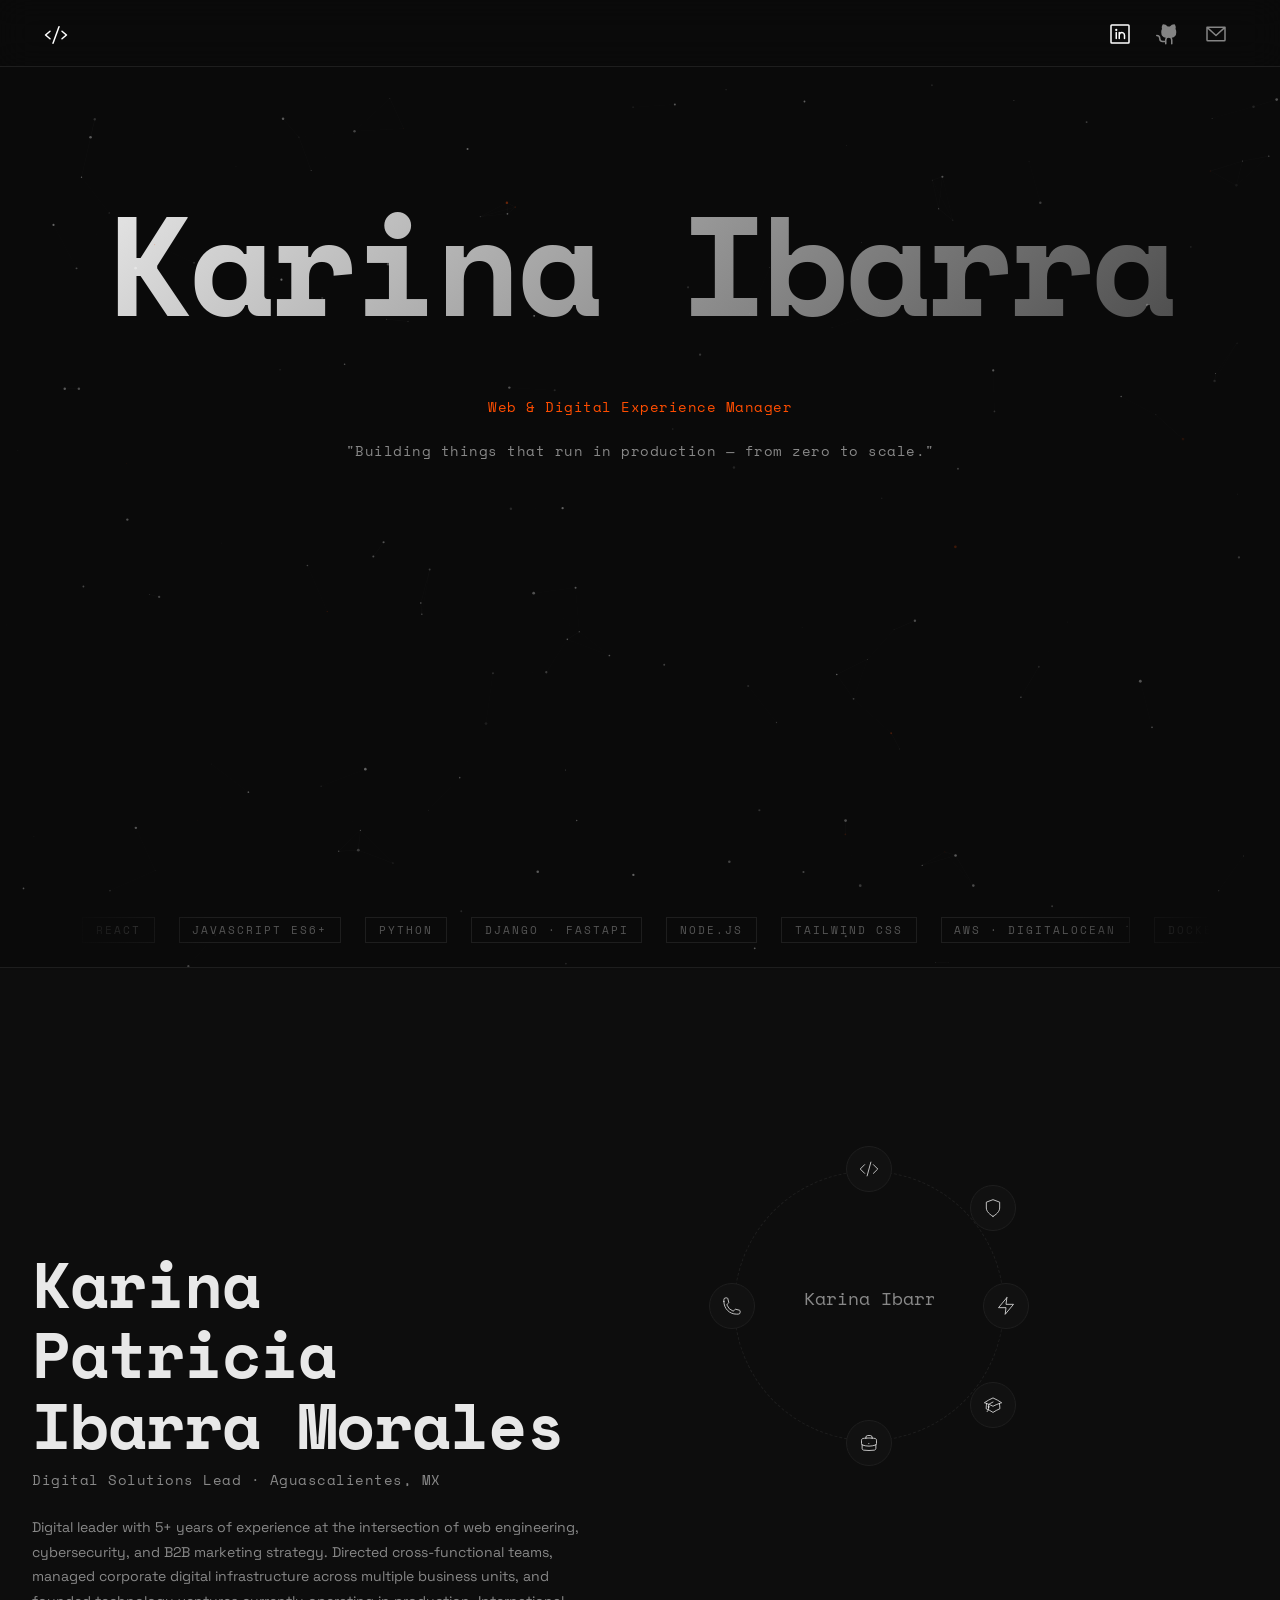
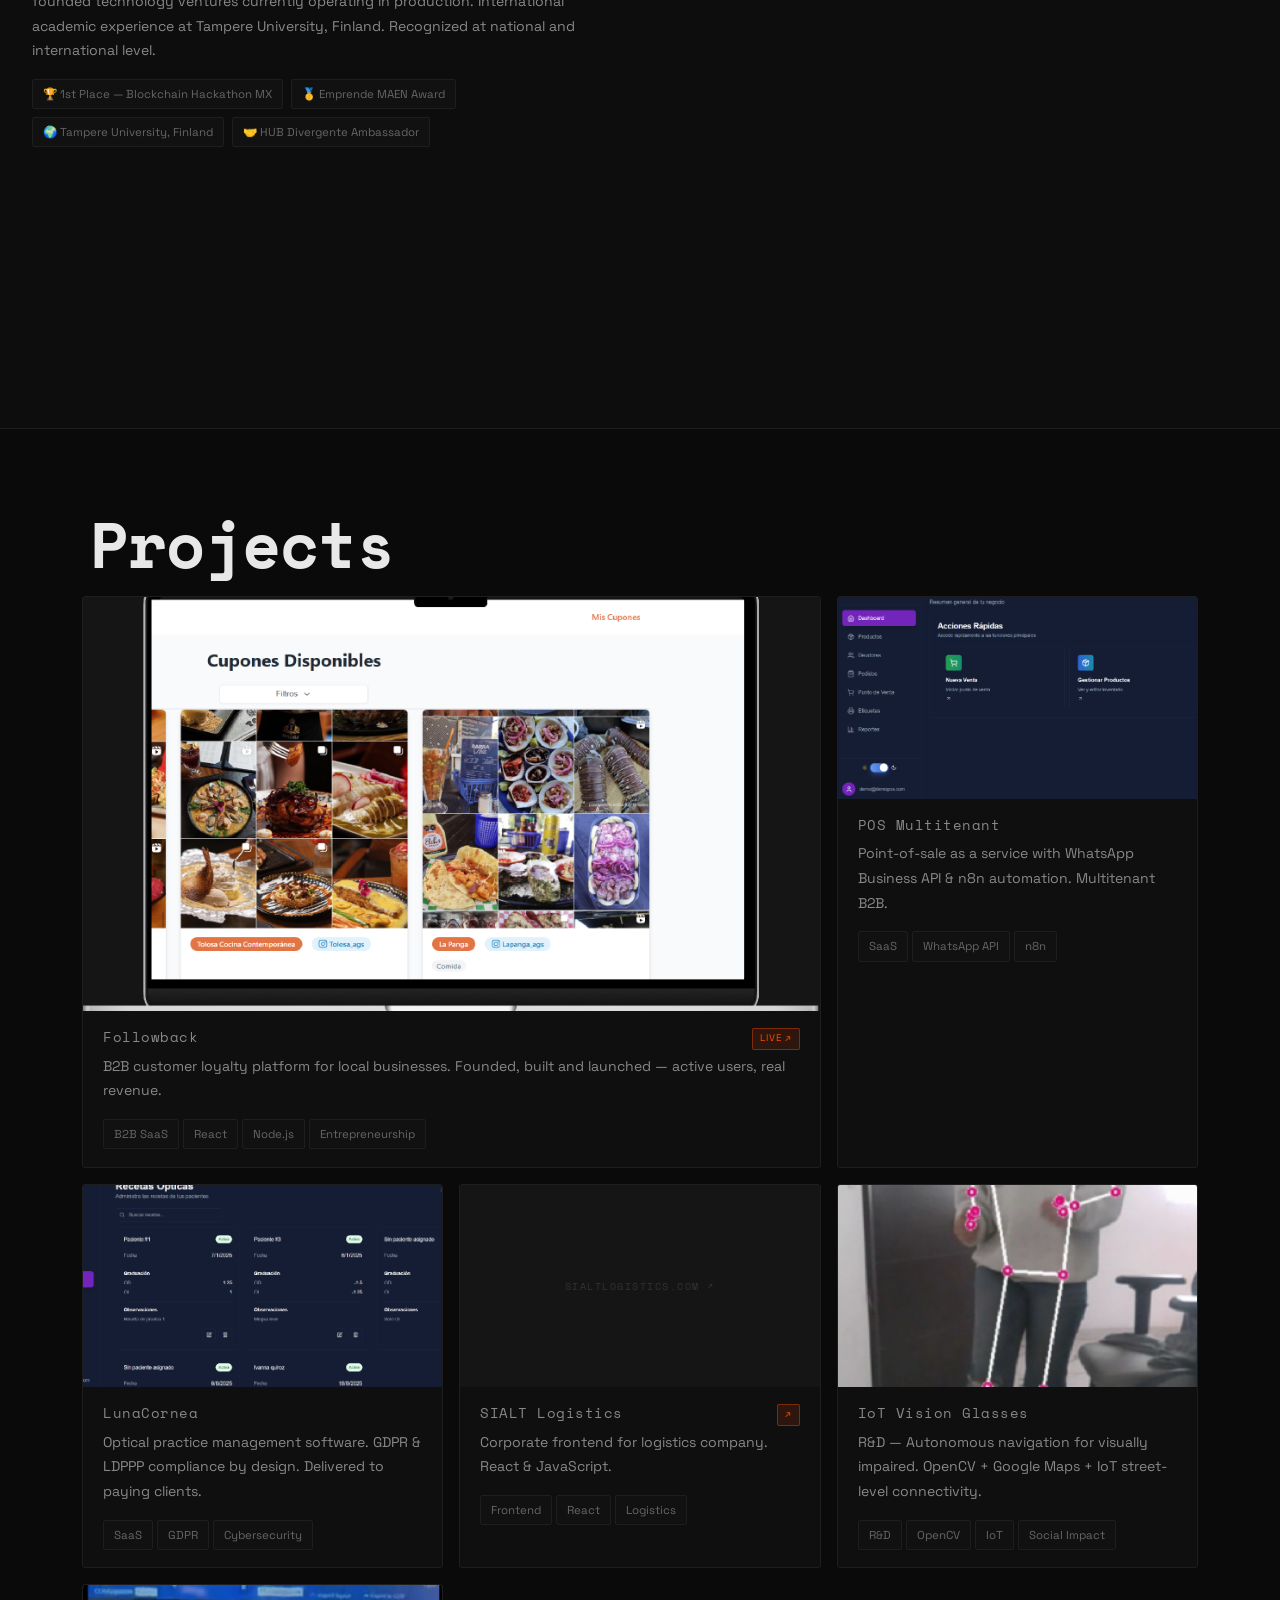
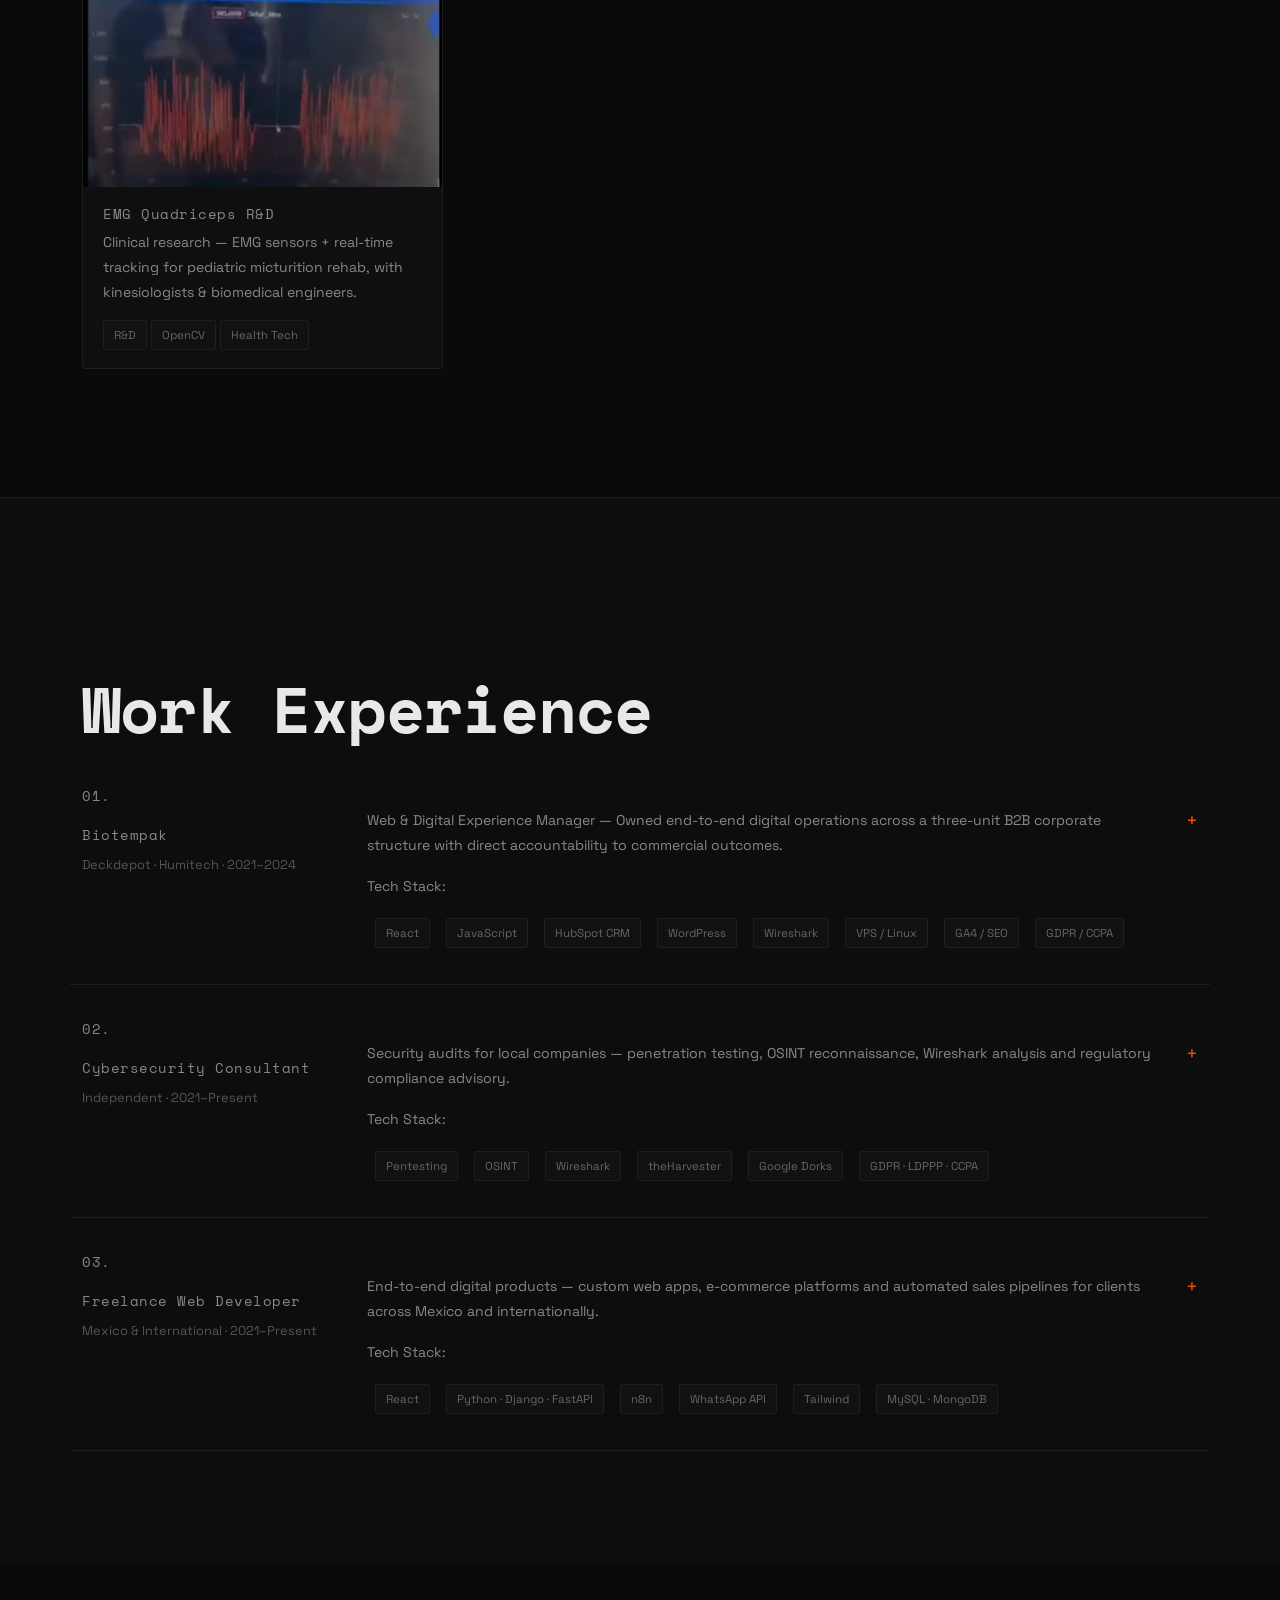
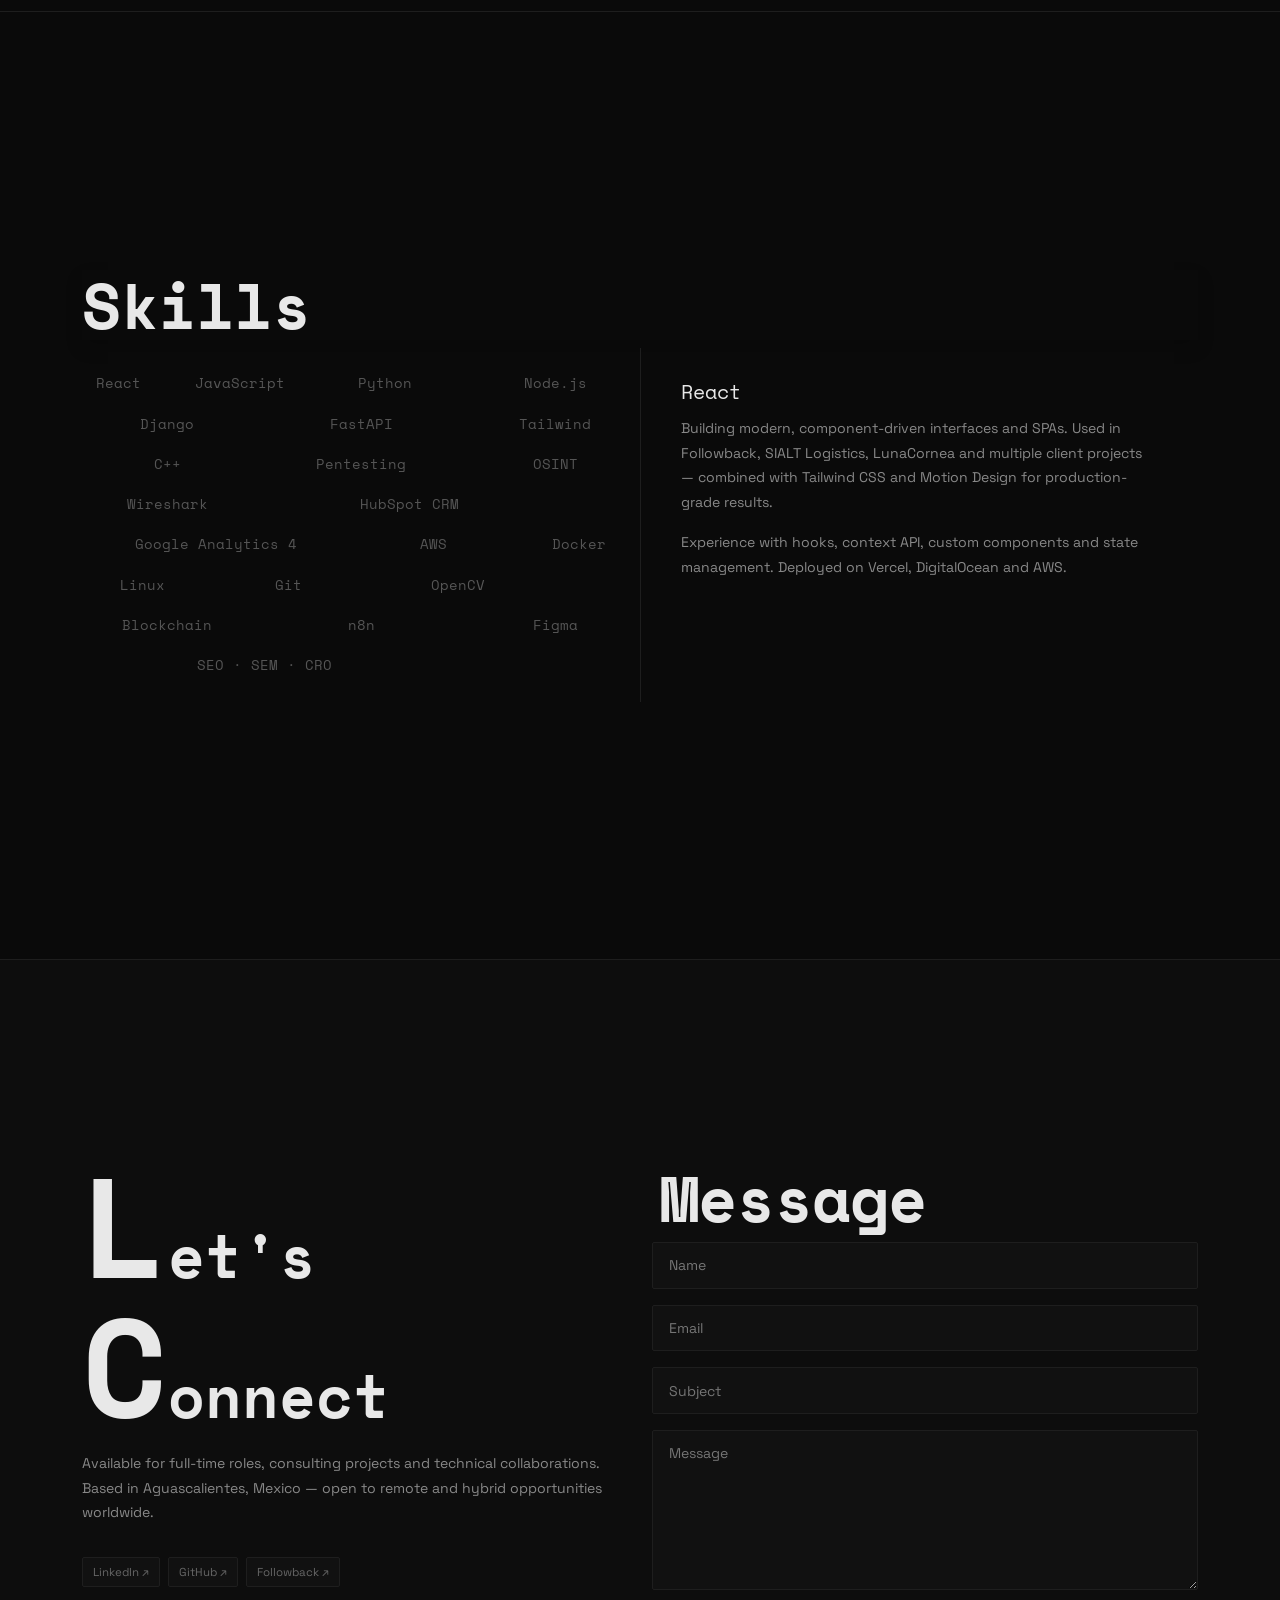
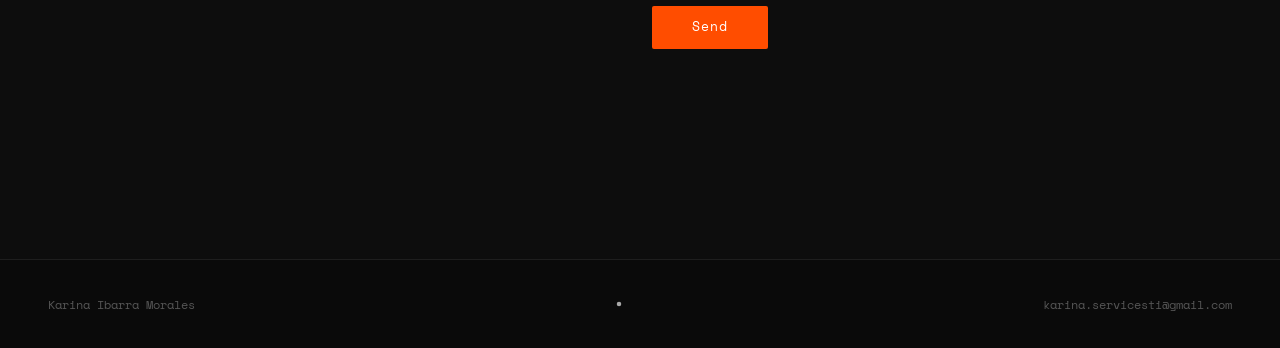
==== index.html @ 8d89698e "portfolio" ====
<!DOCTYPE html>
<html lang="en">
<head>
<meta charset="UTF-8">
<meta name="viewport" content="width=device-width, initial-scale=1.0">
<title>Karina Ibarra Morales</title>
<link href="https://cdn.jsdelivr.net/npm/bootstrap@5.3.3/dist/css/bootstrap.min.css" rel="stylesheet"
  integrity="sha384-QWTKZyjpPEjISv5WaRU9OFeRpok6YctnYmDr5pNlyT2bRjXh0JMhjY6hW+ALEwIH" crossorigin="anonymous">
<link rel="stylesheet" href="styles.css">
</head>
<body>

<!-- NAV -->
<section class="navsection sticky-top">
  <nav class="navbar navbar-expand-lg navbar-dark bg-blur">
    <div class="container-fluid">
      <a class="navbar-brand fw-bold" href="#">
        <svg xmlns="http://www.w3.org/2000/svg" width="24" height="24" fill="#FFFFFF" viewBox="0 0 256 256">
          <path d="M69.12,94.15,28.5,128l40.62,33.85a8,8,0,1,1-10.24,12.29l-48-40a8,8,0,0,1,0-12.29l48-40a8,8,0,0,1,10.24,12.3Zm176,27.7-48-40a8,8,0,1,0-10.24,12.3L227.5,128l-40.62,33.85a8,8,0,1,0,10.24,12.29l48-40a8,8,0,0,0,0-12.29ZM162.73,32.48a8,8,0,0,0-10.25,4.79l-64,176a8,8,0,0,0,4.79,10.26A8.14,8.14,0,0,0,96,224a8,8,0,0,0,7.52-5.27l64-176A8,8,0,0,0,162.73,32.48Z"/>
        </svg>
      </a>
      <ul class="navbar-nav d-flex flex-row justify-content-center mb-lg-0">
        <li class="nav-item ml-1">
          <a class="nav-link active me-2" href="https://linkedin.com/in/karina-ibarra-m" target="_blank" aria-label="LinkedIn">
            <svg xmlns="http://www.w3.org/2000/svg" width="24" height="24" fill="#FFFFFF" viewBox="0 0 256 256">
              <path d="M216,24H40A16,16,0,0,0,24,40V216a16,16,0,0,0,16,16H216a16,16,0,0,0,16-16V40A16,16,0,0,0,216,24Zm0,192H40V40H216V216ZM96,112v64a8,8,0,0,1-16,0V112a8,8,0,0,1,16,0Zm88,28v36a8,8,0,0,1-16,0V140a20,20,0,0,0-40,0v36a8,8,0,0,1-16,0V112a8,8,0,0,1,15.79-1.78A36,36,0,0,1,184,140ZM100,84A12,12,0,1,1,88,72,12,12,0,0,1,100,84Z"/>
            </svg>
          </a>
        </li>
        <li class="nav-item ml-1">
          <a class="nav-link me-2" href="https://github.com/KaraIbr" target="_blank" aria-label="GitHub">
            <svg xmlns="http://www.w3.org/2000/svg" width="24" height="24" fill="#FFFFFF" viewBox="0 0 256 256">
              <path d="M208.31,75.68A59.78,59.78,0,0,0,202.93,28,8,8,0,0,0,196,24a59.75,59.75,0,0,0-48,24H124A59.75,59.75,0,0,0,76,24a8,8,0,0,0-6.93,4,59.78,59.78,0,0,0-5.38,47.68A58.14,58.14,0,0,0,56,104v8a56.06,56.06,0,0,0,48.44,55.47A39.8,39.8,0,0,0,96,192v8H72a24,24,0,0,1-24-24A40,40,0,0,0,8,136a8,8,0,0,0,0,16,24,24,0,0,1,24,24,40,40,0,0,0,40,40H96v16a8,8,0,0,0,16,0V192a24,24,0,0,1,48,0v40a8,8,0,0,0,16,0V192a39.8,39.8,0,0,0-8.44-24.53A56.06,56.06,0,0,0,216,112v-8A58.14,58.14,0,0,0,208.31,75.68Z"/>
            </svg>
          </a>
        </li>
        <li class="nav-item ml-1">
          <a class="nav-link" href="mailto:karina.servicesti@gmail.com" aria-label="Email">
            <svg xmlns="http://www.w3.org/2000/svg" width="24" height="24" fill="#FFFFFF" viewBox="0 0 256 256">
              <path d="M224,48H32a8,8,0,0,0-8,8V192a16,16,0,0,0,16,16H216a16,16,0,0,0,16-16V56A8,8,0,0,0,224,48ZM203.43,64,128,133.15,52.57,64ZM216,192H40V74.19l82.59,75.71a8,8,0,0,0,10.82,0L216,74.19V192Z"/>
            </svg>
          </a>
        </li>
      </ul>
    </div>
  </nav>
</section>

<!-- HERO -->
<section class="heroSection d-flex flex-column full-vh">
  <canvas id="dustCanvas" style="z-index:0;"></canvas>
  <div class="full-vh d-flex flex-column">
    <h1 class="text-center herotitle">Karina Ibarra</h1>
    <h2 class="mt-5 text-center subtitleFont p-2 neutralFonts">Web & Digital Experience Manager</h2>
    <p class="text-center subtitleFont p-2">"Building things that run in production — from zero to scale."</p>
    <div class="marquee-container mt-auto container mb-lg-2 mb-5">
      <div class="marque-gradiant"></div>
      <div class="marquee-content">
        <span class="marqueeText">React</span>
        <span class="marqueeText">JavaScript ES6+</span>
        <span class="marqueeText">Python</span>
        <span class="marqueeText">Django · FastAPI</span>
        <span class="marqueeText">Node.js</span>
        <span class="marqueeText">Tailwind CSS</span>
        <span class="marqueeText">AWS · DigitalOcean</span>
        <span class="marqueeText">Docker</span>
        <span class="marqueeText">Pentesting</span>
        <span class="marqueeText">OSINT · Wireshark</span>
        <span class="marqueeText">HubSpot CRM</span>
        <span class="marqueeText">Google Analytics 4</span>
        <span class="marqueeText">Blockchain · Web3</span>
        <span class="marqueeText">OpenCV · AI</span>
        <span class="marqueeText">n8n · WhatsApp API</span>
        <span class="marqueeText">Git · Linux · VPS</span>
        <span class="marqueeText">React</span>
        <span class="marqueeText">JavaScript ES6+</span>
        <span class="marqueeText">Python</span>
        <span class="marqueeText">Django · FastAPI</span>
        <span class="marqueeText">Node.js</span>
        <span class="marqueeText">Tailwind CSS</span>
        <span class="marqueeText">AWS · DigitalOcean</span>
        <span class="marqueeText">Docker</span>
        <span class="marqueeText">Pentesting</span>
        <span class="marqueeText">OSINT · Wireshark</span>
        <span class="marqueeText">HubSpot CRM</span>
        <span class="marqueeText">Google Analytics 4</span>
        <span class="marqueeText">Blockchain · Web3</span>
        <span class="marqueeText">OpenCV · AI</span>
        <span class="marqueeText">n8n · WhatsApp API</span>
        <span class="marqueeText">Git · Linux · VPS</span>
      </div>
    </div>
  </div>
</section>

<!-- ABOUT -->
<section class="summary-details flex-col-wise w-100 full-vh">
  <section class="container full-vh row">
    <div class="displaycontentdiv col-lg-6 col-12 d-flex flex-column justify-content-center">
      <h1 id="tiitleWord" class="titleFont">Karina Patricia<br>Ibarra Morales</h1>
      <p id="subtitleWord" class="subtitleFont">Digital Solutions Lead · Aguascalientes, MX</p>
      <div class="normalFont mt-2">
        <div id="paragraphLines" class="normalFont text-justify">
          Digital leader with 5+ years of experience at the intersection of web engineering, cybersecurity, and B2B marketing strategy. Directed cross-functional teams, managed corporate digital infrastructure across multiple business units, and founded technology ventures currently operating in production. International academic experience at Tampere University, Finland. Recognized at national and international level.
        </div>
        <div class="mt-3 d-flex flex-wrap gap-2">
          <span class="bubbleData normalFont">🏆 1st Place — Blockchain Hackathon MX</span>
          <span class="bubbleData normalFont">🥇 Emprende MAEN Award</span>
          <span class="bubbleData normalFont">🌍 Tampere University, Finland</span>
          <span class="bubbleData normalFont">🤝 HUB Divergente Ambassador</span>
        </div>
      </div>
    </div>
    <div class="col-lg-6 col-12 my-0 mt-md-5">
      <section class="container center_Div">
        <div class="circleContainer">
          <div id="center_circle">
            <div id="title">
              <div class="typewriter">
                <p id="heading" class="headingFont">Karina Ibarra</p>
              </div>
            </div>
            <div class="circle">
              <svg xmlns="http://www.w3.org/2000/svg" fill="none" viewBox="0 0 24 24" stroke-width="1.0" stroke="#e1e1e1" class="size-6"><path stroke-linecap="round" stroke-linejoin="round" d="M17.25 6.75 22.5 12l-5.25 5.25m-10.5 0L1.5 12l5.25-5.25m7.5-3-4.5 16.5"/></svg>
            </div>
            <div class="circle">
              <svg xmlns="http://www.w3.org/2000/svg" fill="none" viewBox="0 0 24 24" stroke-width="1.0" stroke="#e1e1e1" class="size-6"><path stroke-linecap="round" stroke-linejoin="round" d="M12 22s8-4 8-10V5l-8-3-8 3v7c0 6 8 10 8 10z"/></svg>
            </div>
            <div class="circle">
              <svg xmlns="http://www.w3.org/2000/svg" fill="none" viewBox="0 0 24 24" stroke-width="1.0" stroke="#e1e1e1" class="size-6"><path stroke-linecap="round" stroke-linejoin="round" d="M13 2L3 14h9l-1 8 10-12h-9l1-8z"/></svg>
            </div>
            <div class="circle">
              <svg xmlns="http://www.w3.org/2000/svg" fill="none" viewBox="0 0 24 24" stroke-width="1.0" stroke="#e1e1e1" class="size-6"><path stroke-linecap="round" stroke-linejoin="round" d="M4.26 10.147a60.438 60.438 0 0 0-.491 6.347A48.62 48.62 0 0 1 12 20.904a48.62 48.62 0 0 1 8.232-4.41 60.46 60.46 0 0 0-.491-6.347m-15.482 0a50.636 50.636 0 0 0-2.658-.813A59.906 59.906 0 0 1 12 3.493a59.903 59.903 0 0 1 10.399 5.84c-.896.248-1.783.52-2.658.814m-15.482 0A50.717 50.717 0 0 1 12 13.489a50.702 50.702 0 0 1 7.74-3.342M6.75 15a.75.75 0 1 0 0-1.5.75.75 0 0 0 0 1.5Zm0 0v-3.675A55.378 55.378 0 0 1 12 8.443m-7.007 11.55A5.981 5.981 0 0 0 6.75 15.75v-1.5"/></svg>
            </div>
            <div class="circle">
              <svg xmlns="http://www.w3.org/2000/svg" fill="none" viewBox="0 0 24 24" stroke-width="1.0" stroke="#e1e1e1" class="size-6"><path stroke-linecap="round" stroke-linejoin="round" d="M20.25 14.15v4.25c0 1.094-.787 2.036-1.872 2.18-2.087.277-4.216.42-6.378.42s-4.291-.143-6.378-.42c-1.085-.144-1.872-1.086-1.872-2.18v-4.25m16.5 0a2.18 2.18 0 0 0 .75-1.661V8.706c0-1.081-.768-2.015-1.837-2.175a48.114 48.114 0 0 0-3.413-.387m4.5 8.006c-.194.165-.42.295-.673.38A23.978 23.978 0 0 1 12 15.75c-2.648 0-5.195-.429-7.577-1.22a2.016 2.016 0 0 1-.673-.38m0 0A2.18 2.18 0 0 1 3 12.489V8.706c0-1.081.768-2.015 1.837-2.175a48.111 48.111 0 0 1 3.413-.387m7.5 0V5.25A2.25 2.25 0 0 0 13.5 3h-3a2.25 2.25 0 0 0-2.25 2.25v.894m7.5 0a48.667 48.667 0 0 0-7.5 0M12 12.75h.008v.008H12v-.008Z"/></svg>
            </div>
            <div class="circle">
              <svg xmlns="http://www.w3.org/2000/svg" fill="none" viewBox="0 0 24 24" stroke-width="1.0" stroke="#e1e1e1" class="size-6"><path stroke-linecap="round" stroke-linejoin="round" d="M2.25 6.75c0 8.284 6.716 15 15 15h2.25a2.25 2.25 0 0 0 2.25-2.25v-1.372c0-.516-.351-.966-.852-1.091l-4.423-1.106c-.44-.11-.902.055-1.173.417l-.97 1.293c-.282.376-.769.542-1.21.38a12.035 12.035 0 0 1-7.143-7.143c-.162-.441.004-.928.38-1.21l1.293-.97c.363-.271.527-.734.417-1.173L6.963 3.102a1.125 1.125 0 0 0-1.091-.852H4.5A2.25 2.25 0 0 0 2.25 4.5v2.25Z"/></svg>
            </div>
          </div>
        </div>
      </section>
    </div>
  </section>
</section>

<!-- PROJECTS -->
<section class="projects flex-col-wise full-vh">
  <div class="container flex-col-wise">
    <div class="projectContainer row g-3">
      <div class="col-lg-12 col-12">
        <span class="titleFont mx-2">Projects</span>
      </div>

      <div class="projectItem col-lg-8 col-12">
        <div class="card projectCard" onclick="window.open('https://followback.com.mx','_blank')">
          <div class="proj-img"><img src="images/followback.png" alt="Followback"></div>
          <div class="proj-body">
            <div class="d-flex justify-content-between align-items-start mb-1">
              <h3 class="subtitleFont mb-0">Followback</h3>
              <span class="proj-live">Live ↗</span>
            </div>
            <p class="normalFont">B2B customer loyalty platform for local businesses. Founded, built and launched — active users, real revenue.</p>
            <div class="d-flex flex-wrap gap-1 mt-2">
              <span class="bubbleData normalFont">B2B SaaS</span><span class="bubbleData normalFont">React</span><span class="bubbleData normalFont">Node.js</span><span class="bubbleData normalFont">Entrepreneurship</span>
            </div>
          </div>
        </div>
      </div>

      <div class="projectItem col-lg-4 col-6">
        <div class="card projectCard">
          <div class="proj-img"><img src="images/pos-multitenant.png" alt="POS"></div>
          <div class="proj-body">
            <h3 class="subtitleFont">POS Multitenant</h3>
            <p class="normalFont">Point-of-sale as a service with WhatsApp Business API & n8n automation. Multitenant B2B.</p>
            <div class="d-flex flex-wrap gap-1 mt-2">
              <span class="bubbleData normalFont">SaaS</span><span class="bubbleData normalFont">WhatsApp API</span><span class="bubbleData normalFont">n8n</span>
            </div>
          </div>
        </div>
      </div>

      <div class="projectItem col-lg-4 col-6">
        <div class="card projectCard">
          <div class="proj-img"><img src="images/lunacornea.png" alt="LunaCornea"></div>
          <div class="proj-body">
            <h3 class="subtitleFont">LunaCornea</h3>
            <p class="normalFont">Optical practice management software. GDPR & LDPPP compliance by design. Delivered to paying clients.</p>
            <div class="d-flex flex-wrap gap-1 mt-2">
              <span class="bubbleData normalFont">SaaS</span><span class="bubbleData normalFont">GDPR</span><span class="bubbleData normalFont">Cybersecurity</span>
            </div>
          </div>
        </div>
      </div>

      <div class="projectItem col-lg-4 col-6">
        <div class="card projectCard" onclick="window.open('https://sialtlogistics.com','_blank')">
          <div class="proj-img proj-img-placeholder">sialtlogistics.com ↗</div>
          <div class="proj-body">
            <div class="d-flex justify-content-between align-items-start mb-1">
              <h3 class="subtitleFont mb-0">SIALT Logistics</h3>
              <span class="proj-live">↗</span>
            </div>
            <p class="normalFont">Corporate frontend for logistics company. React & JavaScript.</p>
            <div class="d-flex flex-wrap gap-1 mt-2">
              <span class="bubbleData normalFont">Frontend</span><span class="bubbleData normalFont">React</span><span class="bubbleData normalFont">Logistics</span>
            </div>
          </div>
        </div>
      </div>

      <div class="projectItem col-lg-4 col-6">
        <div class="card projectCard">
          <div class="proj-img"><img src="images/iot-vision.png" alt="IoT Vision Glasses"></div>
          <div class="proj-body">
            <h3 class="subtitleFont">IoT Vision Glasses</h3>
            <p class="normalFont">R&D — Autonomous navigation for visually impaired. OpenCV + Google Maps + IoT street-level connectivity.</p>
            <div class="d-flex flex-wrap gap-1 mt-2">
              <span class="bubbleData normalFont">R&D</span><span class="bubbleData normalFont">OpenCV</span><span class="bubbleData normalFont">IoT</span><span class="bubbleData normalFont">Social Impact</span>
            </div>
          </div>
        </div>
      </div>

      <div class="projectItem col-lg-4 col-6">
        <div class="card projectCard">
          <div class="proj-img"><img src="images/emg-signal.png" alt="EMG Research"></div>
          <div class="proj-body">
            <h3 class="subtitleFont">EMG Quadriceps R&D</h3>
            <p class="normalFont">Clinical research — EMG sensors + real-time tracking for pediatric micturition rehab, with kinesiologists & biomedical engineers.</p>
            <div class="d-flex flex-wrap gap-1 mt-2">
              <span class="bubbleData normalFont">R&D</span><span class="bubbleData normalFont">OpenCV</span><span class="bubbleData normalFont">Health Tech</span>
            </div>
          </div>
        </div>
      </div>

    </div>
  </div>
</section>

<!-- EXPERIENCE -->
<section class="experienceSection flex-col-wise full-vh mt-5">
  <div class="container d-flex flex-column justify-content-center mt-5">
    <h1 class="titleFont text-left mt-5">Work Experience</h1>
    <div class="experience">

      <div class="experienceCard row">
        <div class="col-lg-3 col-12">
          <p class="subtitleFont">01.</p>
          <p class="subtitleFont">Biotempak</p>
          <p class="normalFont exp-company">Deckdepot · Humitech · 2021–2024</p>
        </div>
        <div class="col-lg-9 col-12">
          <p class="collapsible normalFont pt-4">Web & Digital Experience Manager — Owned end-to-end digital operations across a three-unit B2B corporate structure with direct accountability to commercial outcomes.</p>
          <div class="content normalFont">
            <p>Held full accountability for digital operations across a three-unit corporate structure — leading web strategy, security infrastructure, MarTech stack and cross-functional team leadership. Detected and neutralized a live security breach — forensic audit, malware eradication, VPS rebuild and full vulnerability remediation. Re-engineered CRM and ERP at source-code level, automating workflows and compressing the full B2B sales cycle. Deployed audience-segmented web experiences, landing pages and campaign assets driving pipeline growth, lead generation and organic traffic improvement.</p>
          </div>
          <p class="normalFont">Tech Stack:</p>
          <div class="d-flex flex-row flex-wrap">
            <span class="bubbleData normalFont mx-2 my-1">React</span>
            <span class="bubbleData normalFont mx-2 my-1">JavaScript</span>
            <span class="bubbleData normalFont mx-2 my-1">HubSpot CRM</span>
            <span class="bubbleData normalFont mx-2 my-1">WordPress</span>
            <span class="bubbleData normalFont mx-2 my-1">Wireshark</span>
            <span class="bubbleData normalFont mx-2 my-1">VPS / Linux</span>
            <span class="bubbleData normalFont mx-2 my-1">GA4 / SEO</span>
            <span class="bubbleData normalFont mx-2 my-1">GDPR / CCPA</span>
          </div>
        </div>
      </div>

      <div class="experienceCard row mt-4">
        <div class="col-lg-3 col-12">
          <p class="subtitleFont">02.</p>
          <p class="subtitleFont">Cybersecurity Consultant</p>
          <p class="normalFont exp-company">Independent · 2021–Present</p>
        </div>
        <div class="col-lg-9 col-12">
          <p class="collapsible normalFont pt-4">Security audits for local companies — penetration testing, OSINT reconnaissance, Wireshark analysis and regulatory compliance advisory.</p>
          <div class="content normalFont">
            <p>Retained by local companies to assess and harden their digital security posture — bringing enterprise-grade methodology to organizations without dedicated security infrastructure. Executed end-to-end security audits including penetration testing, vulnerability mapping, network traffic analysis via Wireshark, and threat reconnaissance using theHarvester and Google Dorks. Delivered prioritized remediation roadmaps and advised on GDPR, LDPPP and CCPA compliance.</p>
          </div>
          <p class="normalFont">Tech Stack:</p>
          <div class="d-flex flex-row flex-wrap">
            <span class="bubbleData normalFont mx-2 my-1">Pentesting</span>
            <span class="bubbleData normalFont mx-2 my-1">OSINT</span>
            <span class="bubbleData normalFont mx-2 my-1">Wireshark</span>
            <span class="bubbleData normalFont mx-2 my-1">theHarvester</span>
            <span class="bubbleData normalFont mx-2 my-1">Google Dorks</span>
            <span class="bubbleData normalFont mx-2 my-1">GDPR · LDPPP · CCPA</span>
          </div>
        </div>
      </div>

      <div class="experienceCard row mt-4">
        <div class="col-lg-3 col-12">
          <p class="subtitleFont">03.</p>
          <p class="subtitleFont">Freelance Web Developer</p>
          <p class="normalFont exp-company">Mexico & International · 2021–Present</p>
        </div>
        <div class="col-lg-9 col-12">
          <p class="collapsible normalFont pt-4">End-to-end digital products — custom web apps, e-commerce platforms and automated sales pipelines for clients across Mexico and internationally.</p>
          <div class="content normalFont">
            <p>Designed and delivered custom web applications, e-commerce platforms and landing pages for local and international clients. Engineered CRM integrations and automated sales pipelines via n8n and WhatsApp Business API. Developed backend APIs with Django and FastAPI, and modern frontend interfaces with React, Tailwind and Motion Design. Managed full project lifecycle from commercial negotiation through deployment and post-launch optimization.</p>
          </div>
          <p class="normalFont">Tech Stack:</p>
          <div class="d-flex flex-row flex-wrap">
            <span class="bubbleData normalFont mx-2 my-1">React</span>
            <span class="bubbleData normalFont mx-2 my-1">Python · Django · FastAPI</span>
            <span class="bubbleData normalFont mx-2 my-1">n8n</span>
            <span class="bubbleData normalFont mx-2 my-1">WhatsApp API</span>
            <span class="bubbleData normalFont mx-2 my-1">Tailwind</span>
            <span class="bubbleData normalFont mx-2 my-1">MySQL · MongoDB</span>
          </div>
        </div>
      </div>

    </div>
  </div>
</section>

<!-- SKILLS -->
<section class="skills flex-col-wise full-vh mt-5">
  <div class="container">
    <h1 class="mt-5 titleFont text-left shadow">Skills</h1>
    <div class="row p-0 m-0">
      <div class="skillsContainer text-center col-lg-6 col-12">
        <div class="row">
          <div class="col-lg-2 col-4 p-0"><p class="skillpara" data-content="React">React</p></div>
          <div class="col-lg-3 col-4 p-0"><p class="skillpara" data-content="JavaScript">JavaScript</p></div>
          <div class="col-lg-3 col-4 p-0"><p class="skillpara" data-content="Python">Python</p></div>
          <div class="col-lg-4 col-6 p-0"><p class="skillpara" data-content="Node.js">Node.js</p></div>
          <div class="col-lg-4 col-6 p-0"><p class="skillpara" data-content="Django">Django</p></div>
          <div class="col-lg-4 col-4 p-0"><p class="skillpara" data-content="FastAPI">FastAPI</p></div>
          <div class="col-lg-4 col-4 p-0"><p class="skillpara" data-content="Tailwind">Tailwind</p></div>
          <div class="col-lg-4 col-4 p-0"><p class="skillpara" data-content="C++">C++</p></div>
          <div class="col-lg-4 col-6 p-0"><p class="skillpara" data-content="Pentesting">Pentesting</p></div>
          <div class="col-lg-4 col-6 p-0"><p class="skillpara" data-content="OSINT">OSINT</p></div>
          <div class="col-lg-4 col-6 p-0"><p class="skillpara" data-content="Wireshark">Wireshark</p></div>
          <div class="col-lg-6 col-6 p-0"><p class="skillpara" data-content="HubSpot">HubSpot CRM</p></div>
          <div class="col-lg-6 col-6 p-0"><p class="skillpara" data-content="GA4">Google Analytics 4</p></div>
          <div class="col-lg-3 col-4 p-0"><p class="skillpara" data-content="AWS">AWS</p></div>
          <div class="col-lg-3 col-4 p-0"><p class="skillpara" data-content="Docker">Docker</p></div>
          <div class="col-lg-3 col-4 p-0"><p class="skillpara" data-content="Linux">Linux</p></div>
          <div class="col-lg-3 col-4 p-0"><p class="skillpara" data-content="Git">Git</p></div>
          <div class="col-lg-4 col-6 p-0"><p class="skillpara" data-content="OpenCV">OpenCV</p></div>
          <div class="col-lg-4 col-6 p-0"><p class="skillpara" data-content="Blockchain">Blockchain</p></div>
          <div class="col-lg-4 col-4 p-0"><p class="skillpara" data-content="n8n">n8n</p></div>
          <div class="col-lg-4 col-4 p-0"><p class="skillpara" data-content="Figma">Figma</p></div>
          <div class="col-lg-8 col-4 p-0"><p class="skillpara" data-content="SEO">SEO · SEM · CRO</p></div>
        </div>
      </div>
      <div class="skillsDiscription col-lg-6 col-12">
        <div class="main-content active p-2" id="mainContent">
          <h3>React</h3>
          <p class="normalFont text-justify">Building modern, component-driven interfaces and SPAs. Used in Followback, SIALT Logistics, LunaCornea and multiple client projects — combined with Tailwind CSS and Motion Design for production-grade results.</p>
          <p class="normalFont text-justify">Experience with hooks, context API, custom components and state management. Deployed on Vercel, DigitalOcean and AWS.</p>
        </div>
      </div>
    </div>
  </div>
</section>

<!-- CONNECT -->
<section class="connect flex-col-wise full-vh mt-5">
  <div class="container">
    <div class="row d-flex align-items-between">
      <div class="col-lg-6 col-12 connectMessage d-flex flex-column">
        <div>
          <span style="font-size:140px;line-height:140px;">L</span><span style="font-size:60px;">et's </span>
          <br>
          <span style="font-size:140px;line-height:140px;">C</span><span style="font-size:60px;">onnect</span>
        </div>
        <p class="normalFont mt-3">Available for full-time roles, consulting projects and technical collaborations. Based in Aguascalientes, Mexico — open to remote and hybrid opportunities worldwide.</p>
        <div class="mt-3 d-flex flex-wrap gap-2">
          <a href="https://linkedin.com/in/karina-ibarra-m" target="_blank" class="bubbleData normalFont" style="text-decoration:none;">LinkedIn ↗</a>
          <a href="https://github.com/KaraIbr" target="_blank" class="bubbleData normalFont" style="text-decoration:none;">GitHub ↗</a>
          <a href="https://followback.com.mx" target="_blank" class="bubbleData normalFont" style="text-decoration:none;">Followback ↗</a>
        </div>
      </div>
      <div class="col-lg-6 col-12">
  <p class="titleFont mx-2 my-2">Message</p>
  <form
    action="https://formspree.io/f/xlgpoyjq"
    method="POST"
    id="contactForm"
    class="row gap-2 contactForm"
  >
    <div class="contactForm col-12">
      <input name="Name" type="text" placeholder="Name" required>
    </div>
    <div class="col-12">
      <input name="email" type="email" placeholder="Email" required>
    </div>
    <div class="col-12">
      <input name="Subject" type="text" placeholder="Subject">
    </div>
    <div class="col-12">
      <textarea name="message" placeholder="Message" rows="6" cols="50" required></textarea>
    </div>
    <div class="col-12">
      <button type="submit">Send</button>
      <p id="form-status" style="font-size:0.8rem;color:#888;margin-top:8px;"></p>
    </div>
  </form>
</div>
    </div>
  </div>
</section>

<footer class="flex-row-wise">
  <a href="#">Karina Ibarra Morales</a>
  <span>
    <svg xmlns="http://www.w3.org/2000/svg" width="48" height="48" fill="#a8a8a8" viewBox="0 0 256 256">
      <path d="M140,128a12,12,0,1,1-12-12A12,12,0,0,1,140,128Z"/>
    </svg>
  </span>
  <a href="mailto:karina.servicesti@gmail.com">karina.servicesti@gmail.com</a>
</footer>

<script src="hero.js"></script>
<script src="collapse.js"></script>
<script type="module" src="skills.js"></script>
<script src="script.js"></script>
<script>
function sendMsg() {
  const n = document.getElementById('Name').value;
  const e = document.getElementById('Email').value;
  const s = document.getElementById('Subject').value;
  const m = document.getElementById('Message').value;
  if (!n || !e || !m) { alert('Please fill in name, email and message.'); return; }
  window.location.href = `mailto:karina.servicesti@gmail.com?subject=${encodeURIComponent(s || 'Portfolio Contact')}&body=${encodeURIComponent('From: '+n+'\nEmail: '+e+'\n\n'+m)}`;
}
</script>
<script src="https://cdn.jsdelivr.net/npm/bootstrap@5.3.3/dist/js/bootstrap.bundle.min.js"
  integrity="sha384-YvpcrYf0tY3lHB60NNkmXc5s9fDVZLESaAA55NDzOxhy9GkcIdslK1eN7N6jIeHz" crossorigin="anonymous"></script>
</body>
</html>
---- styles.css ----
@import url('https://fonts.googleapis.com/css2?family=Space+Grotesk:wght@300;400;500;600;700&family=Space+Mono:ital,wght@0,400;0,700;1,400&display=swap');

*, *::before, *::after { box-sizing: border-box; margin: 0; padding: 0; }
html { scroll-behavior: smooth; }

body {
  background-color: #0a0a0a;
  color: #e8e8e8;
  font-family: 'Space Grotesk', sans-serif;
  font-size: 16px;
  line-height: 1.6;
  overflow-x: hidden;
}

::-webkit-scrollbar { width: 3px; }
::-webkit-scrollbar-track { background: #0a0a0a; }
::-webkit-scrollbar-thumb { background: #ff4d00; }

/* NAV */
.navsection { z-index: 1000; }
.bg-blur {
  background: rgba(10,10,10,0.9) !important;
  backdrop-filter: blur(16px);
  border-bottom: 1px solid #1e1e1e;
  padding: 0.75rem 2rem;
}
.navbar-brand { transition: opacity 0.2s; }
.navbar-brand:hover { opacity: 0.7; }
.nav-link { opacity: 0.5; transition: opacity 0.2s !important; padding: 0.5rem !important; }
.nav-link:hover, .nav-link.active { opacity: 1 !important; }

/* LAYOUT */
.full-vh { min-height: 100vh; }
.flex-col-wise { display: flex; flex-direction: column; justify-content: center; }
.flex-row-wise { display: flex; flex-direction: row; justify-content: space-between; align-items: center; }
.displaycontentdiv { padding: 2rem 0; }

/* TYPOGRAPHY */
.titleFont {
  font-family: 'Space Mono', monospace;
  font-size: clamp(2rem, 5vw, 4rem);
  font-weight: 700;
  letter-spacing: -1px;
  line-height: 1.1;
  color: #e8e8e8;
}
.subtitleFont {
  font-family: 'Space Mono', monospace;
  font-size: clamp(0.7rem, 1.5vw, 0.9rem);
  color: #888;
  letter-spacing: 0.5px;
}
.headingFont {
  font-family: 'Space Mono', monospace;
  font-size: clamp(0.8rem, 1.5vw, 1.1rem);
  color: #888;
  text-align: center;
}
.normalFont { font-size: 0.88rem; color: #888; line-height: 1.75; }
.neutralFonts { color: #ff4d00 !important; }
.exp-company { color: #555 !important; font-size: 0.8rem; margin-top: -0.5rem; }

/* HERO */
.heroSection {
  position: relative;
  background: #0a0a0a;
  padding: 0 2rem;
}
#dustCanvas {
  position: absolute; top: 0; left: 0;
  width: 100%; height: 100%;
  pointer-events: none;
}
.herotitle {
  font-family: 'Space Mono', monospace;
  font-size: clamp(3rem, 11vw, 10rem);
  font-weight: 700;
  letter-spacing: -4px;
  line-height: 1;
  padding-top: clamp(4rem, 14vh, 9rem);
  background: linear-gradient(135deg, #ffffff 0%, #444 100%);
  -webkit-background-clip: text;
  -webkit-text-fill-color: transparent;
  background-clip: text;
}

/* MARQUEE */
.marquee-container { position: relative; overflow: hidden; width: 100%; }
.marque-gradiant {
  position: absolute; top: 0; left: 0; right: 0; bottom: 0;
  background: linear-gradient(90deg, #0a0a0a 0%, transparent 12%, transparent 88%, #0a0a0a 100%);
  z-index: 2; pointer-events: none;
}
.marquee-content {
  display: flex; width: max-content;
  animation: marquee 35s linear infinite;
  gap: 1.5rem; padding: 1rem 0;
}
.marquee-content:hover { animation-play-state: paused; }
@keyframes marquee {
  0% { transform: translateX(0); }
  100% { transform: translateX(-50%); }
}
.marqueeText {
  font-family: 'Space Mono', monospace;
  font-size: 0.7rem; color: #555;
  letter-spacing: 2px; text-transform: uppercase;
  white-space: nowrap; padding: 0.2rem 0.8rem;
  border: 1px solid #1e1e1e;
  transition: color 0.2s, border-color 0.2s;
}
.marqueeText:hover { color: #ff4d00; border-color: #ff4d00; }

/* ABOUT SECTION */
.summary-details {
  padding: 5rem 2rem;
  background: #0d0d0d;
  border-top: 1px solid #1e1e1e;
  border-bottom: 1px solid #1e1e1e;
}

/* CIRCLE */
.center_Div { display: flex; align-items: center; justify-content: center; min-height: 420px; }
.circleContainer { position: relative; width: 320px; height: 320px; }
#center_circle { position: relative; width: 100%; height: 100%; }
#center_circle::before {
  content: ''; position: absolute; top: 50%; left: 50%;
  width: 270px; height: 270px;
  border: 1px dashed #1e1e1e; border-radius: 50%;
  transform: translate(-50%, -50%);
  animation: spin 25s linear infinite;
}
@keyframes spin {
  from { transform: translate(-50%, -50%) rotate(0deg); }
  to { transform: translate(-50%, -50%) rotate(360deg); }
}
#title { position: absolute; top: 50%; left: 50%; transform: translate(-50%, -50%); z-index: 10; text-align: center; width: 130px; }
.typewriter { overflow: hidden; white-space: nowrap; animation: typing 4s steps(14, end) infinite alternate; }
@keyframes typing { from { width: 0; } to { width: 100%; } }

.circle {
  position: absolute; width: 46px; height: 46px; border-radius: 50%;
  background: #111; border: 1px solid #1e1e1e;
  display: flex; align-items: center; justify-content: center;
  transition: border-color 0.3s, background 0.3s;
}
.circle:hover { border-color: #ff4d00; background: rgba(255,77,0,0.08); }
.circle svg { width: 20px; height: 20px; }
.circle:nth-child(2) { top: 0; left: 50%; transform: translateX(-50%); }
.circle:nth-child(3) { top: 12%; right: 4%; }
.circle:nth-child(4) { top: 50%; right: 0; transform: translateY(-50%); }
.circle:nth-child(5) { bottom: 12%; right: 4%; }
.circle:nth-child(6) { bottom: 0; left: 50%; transform: translateX(-50%); }
.circle:nth-child(7) { top: 50%; left: 0; transform: translateY(-50%); }
.circle:nth-child(8) { top: 12%; left: 4%; }

/* BUBBLE TAGS */
.bubbleData {
  background: #111; border: 1px solid #1e1e1e; border-radius: 2px;
  padding: 4px 10px; font-size: 0.72rem; color: #666;
  transition: border-color 0.2s, color 0.2s; display: inline-block;
}
.bubbleData:hover { border-color: #ff4d00; color: #ff4d00; }

/* PROJECTS */
.projects { padding: 5rem 2rem; background: #0a0a0a; }
.projectItem { cursor: pointer; }
.projectCard {
  background: #0f0f0f !important; border: 1px solid #1e1e1e !important;
  border-radius: 3px !important; overflow: hidden;
  transition: border-color 0.3s, transform 0.3s; height: 100%; color: #e8e8e8;
}
.projectCard:hover { border-color: #ff4d00 !important; transform: translateY(-4px); }
.proj-img {
  width: 100%; aspect-ratio: 16/9; overflow: hidden;
  background: #151515; display: flex; align-items: center; justify-content: center;
}
.proj-img img { width: 100%; height: 100%; object-fit: cover; filter: grayscale(15%); transition: filter 0.3s, transform 0.4s; display: block; }
.projectCard:hover .proj-img img { filter: grayscale(0%); transform: scale(1.04); }
.proj-img-placeholder { font-family: 'Space Mono', monospace; font-size: 0.65rem; letter-spacing: 1.5px; text-transform: uppercase; color: #333; }
.proj-body { padding: 1.1rem 1.25rem; }
.proj-live {
  font-size: 0.6rem; letter-spacing: 1px; text-transform: uppercase;
  background: rgba(255,77,0,0.12); color: #ff4d00;
  border: 1px solid rgba(255,77,0,0.4); padding: 2px 7px; border-radius: 2px;
}

/* EXPERIENCE */
.experienceSection { background: #0d0d0d; padding: 5rem 2rem; border-top: 1px solid #1e1e1e; }
.experience { margin-top: 2rem; }
.experienceCard { border-bottom: 1px solid #1e1e1e; padding-bottom: 2rem; margin-bottom: 2rem; }
.collapsible { cursor: pointer; position: relative; padding-right: 2rem; }
.collapsible::after { content: '+'; position: absolute; right: 0; top: 50%; transform: translateY(-50%); color: #ff4d00; font-size: 1.2rem; transition: transform 0.3s; }
.collapsible.open::after { transform: translateY(-50%) rotate(45deg); }
.content { max-height: 0; overflow: hidden; transition: max-height 0.4s ease; }
.content.show { max-height: 600px; }
.content p { margin-top: 0.75rem; }

/* SKILLS */
.skills { background: #0a0a0a; padding: 5rem 2rem; border-top: 1px solid #1e1e1e; }
.skillsContainer { padding: 1rem 0; }
.skillpara {
  font-family: 'Space Mono', monospace; font-size: clamp(0.65rem, 1.8vw, 0.88rem);
  color: #555; cursor: pointer; padding: 0.4rem 0.2rem;
  transition: color 0.2s; border-bottom: 1px solid transparent; margin: 2px;
}
.skillpara:hover, .skillpara.active { color: #ff4d00; border-bottom-color: #ff4d00; }
.skillsDiscription { padding: 1.5rem 2rem; border-left: 1px solid #1e1e1e; }
.main-content h3 { font-family: 'Space Mono', monospace; font-size: 1.25rem; color: #e8e8e8; margin-bottom: 0.75rem; }

/* CONNECT */
.connect { background: #0d0d0d; padding: 5rem 2rem; border-top: 1px solid #1e1e1e; }
.connectMessage span { font-family: 'Space Mono', monospace; font-weight: 700; color: #e8e8e8; line-height: 1; }
.contactForm input,
.contactForm textarea {
  width: 100%; background: #111; border: 1px solid #1e1e1e;
  color: #e8e8e8; padding: 0.7rem 1rem;
  font-family: 'Space Grotesk', sans-serif; font-size: 0.88rem;
  border-radius: 2px; outline: none;
  transition: border-color 0.2s; margin-bottom: 0.5rem; display: block;
}
.contactForm input:focus, .contactForm textarea:focus { border-color: #ff4d00; }
.contactForm button {
  background: #ff4d00; color: white; border: none;
  padding: 0.7rem 2.5rem; font-family: 'Space Mono', monospace;
  font-size: 0.8rem; letter-spacing: 1px; cursor: pointer;
  border-radius: 2px; transition: background 0.2s;
}
.contactForm button:hover { background: #e04400; }

/* FOOTER */
footer {
  background: #0a0a0a; border-top: 1px solid #1e1e1e;
  padding: 1.25rem 3rem;
}
footer a { font-family: 'Space Mono', monospace; font-size: 0.75rem; color: #555; text-decoration: none; transition: color 0.2s; }
footer a:hover { color: #ff4d00; }

/* RESPONSIVE */
@media (max-width: 992px) {
  .herotitle { letter-spacing: -2px; }
  .summary-details, .projects, .experienceSection, .skills, .connect { padding: 3.5rem 1.25rem; }
  .skillsDiscription { border-left: none; border-top: 1px solid #1e1e1e; padding: 1.5rem 0.5rem; margin-top: 1rem; }
  footer { flex-direction: column; gap: 0.4rem; text-align: center; padding: 1rem; }
  .circleContainer { width: 260px; height: 260px; }
  .circle { width: 38px; height: 38px; }
  .circle svg { width: 16px; height: 16px; }
  #center_circle::before { width: 220px; height: 220px; }
}

@media (max-width: 576px) {
  .herotitle { letter-spacing: -1px; }
  .connectMessage span[style*="140px"] { font-size: 80px !important; line-height: 80px !important; }
  .connectMessage span[style*="60px"] { font-size: 36px !important; }
}
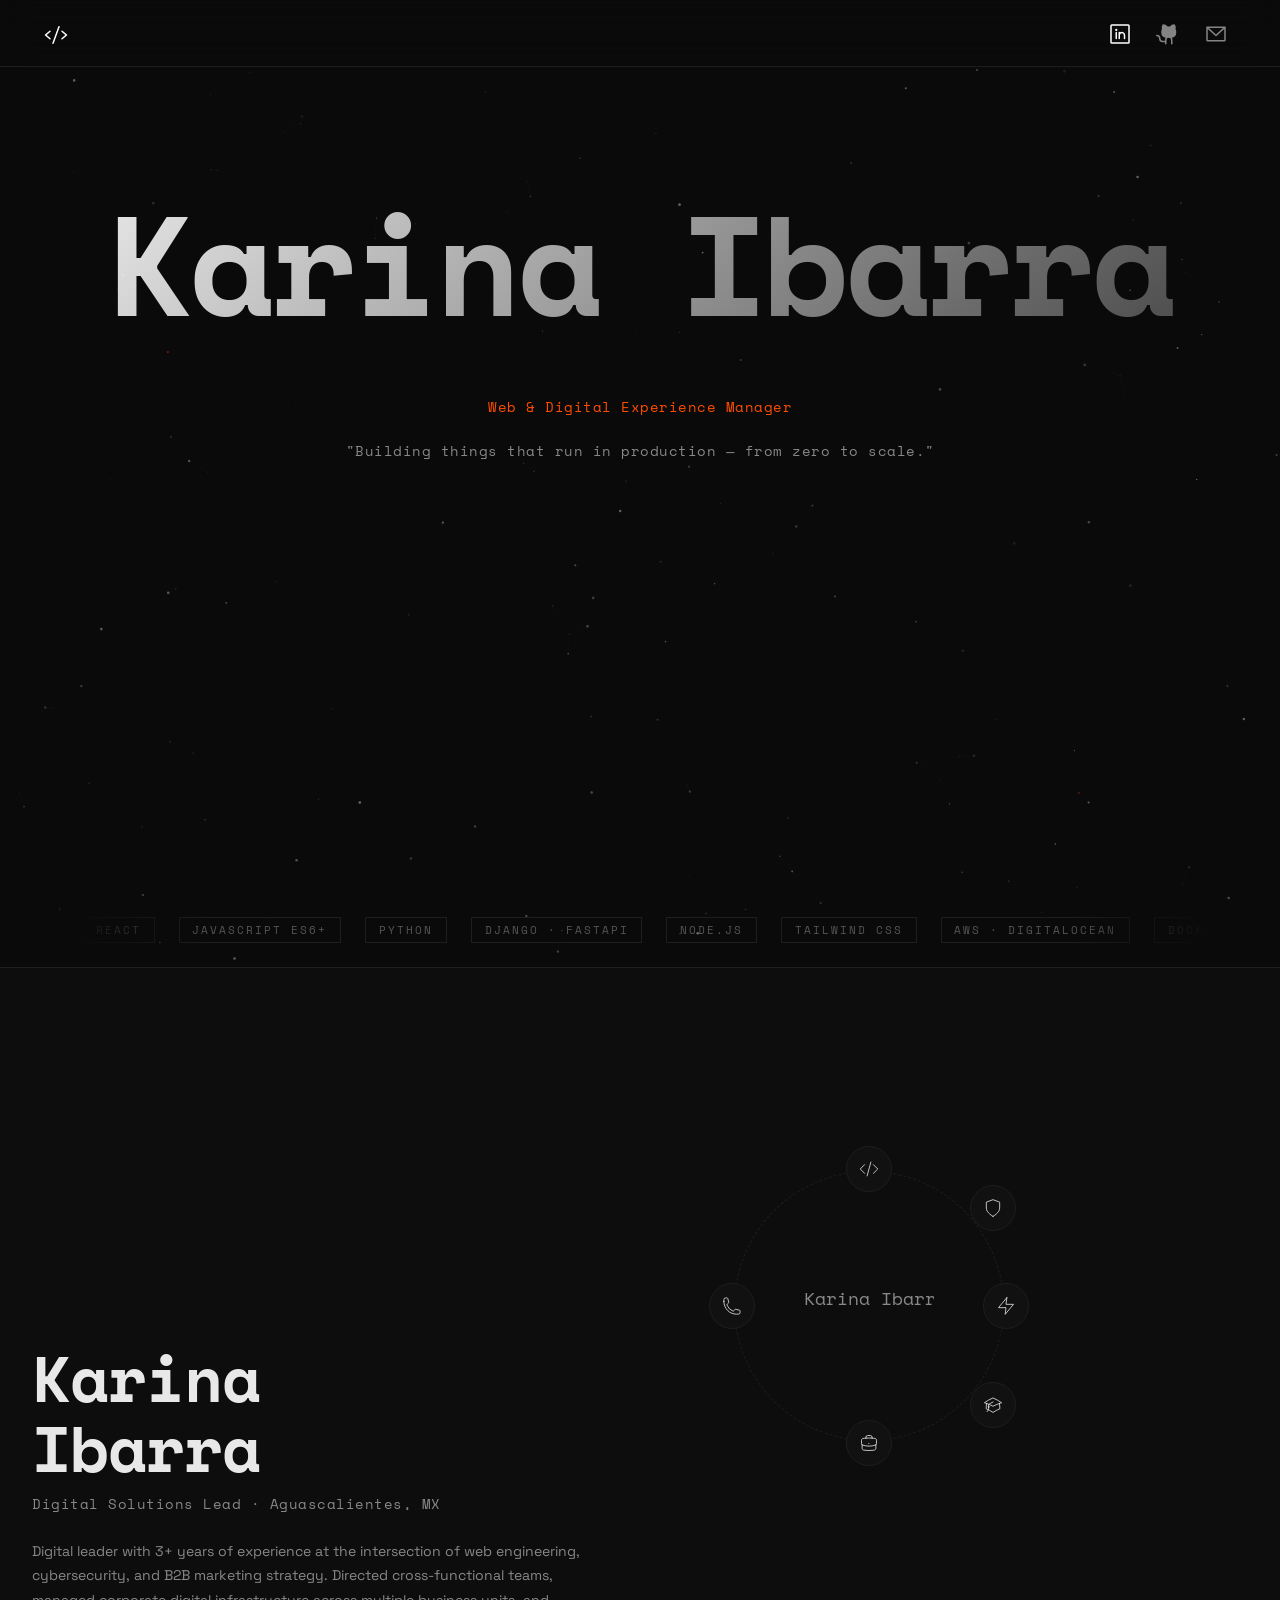
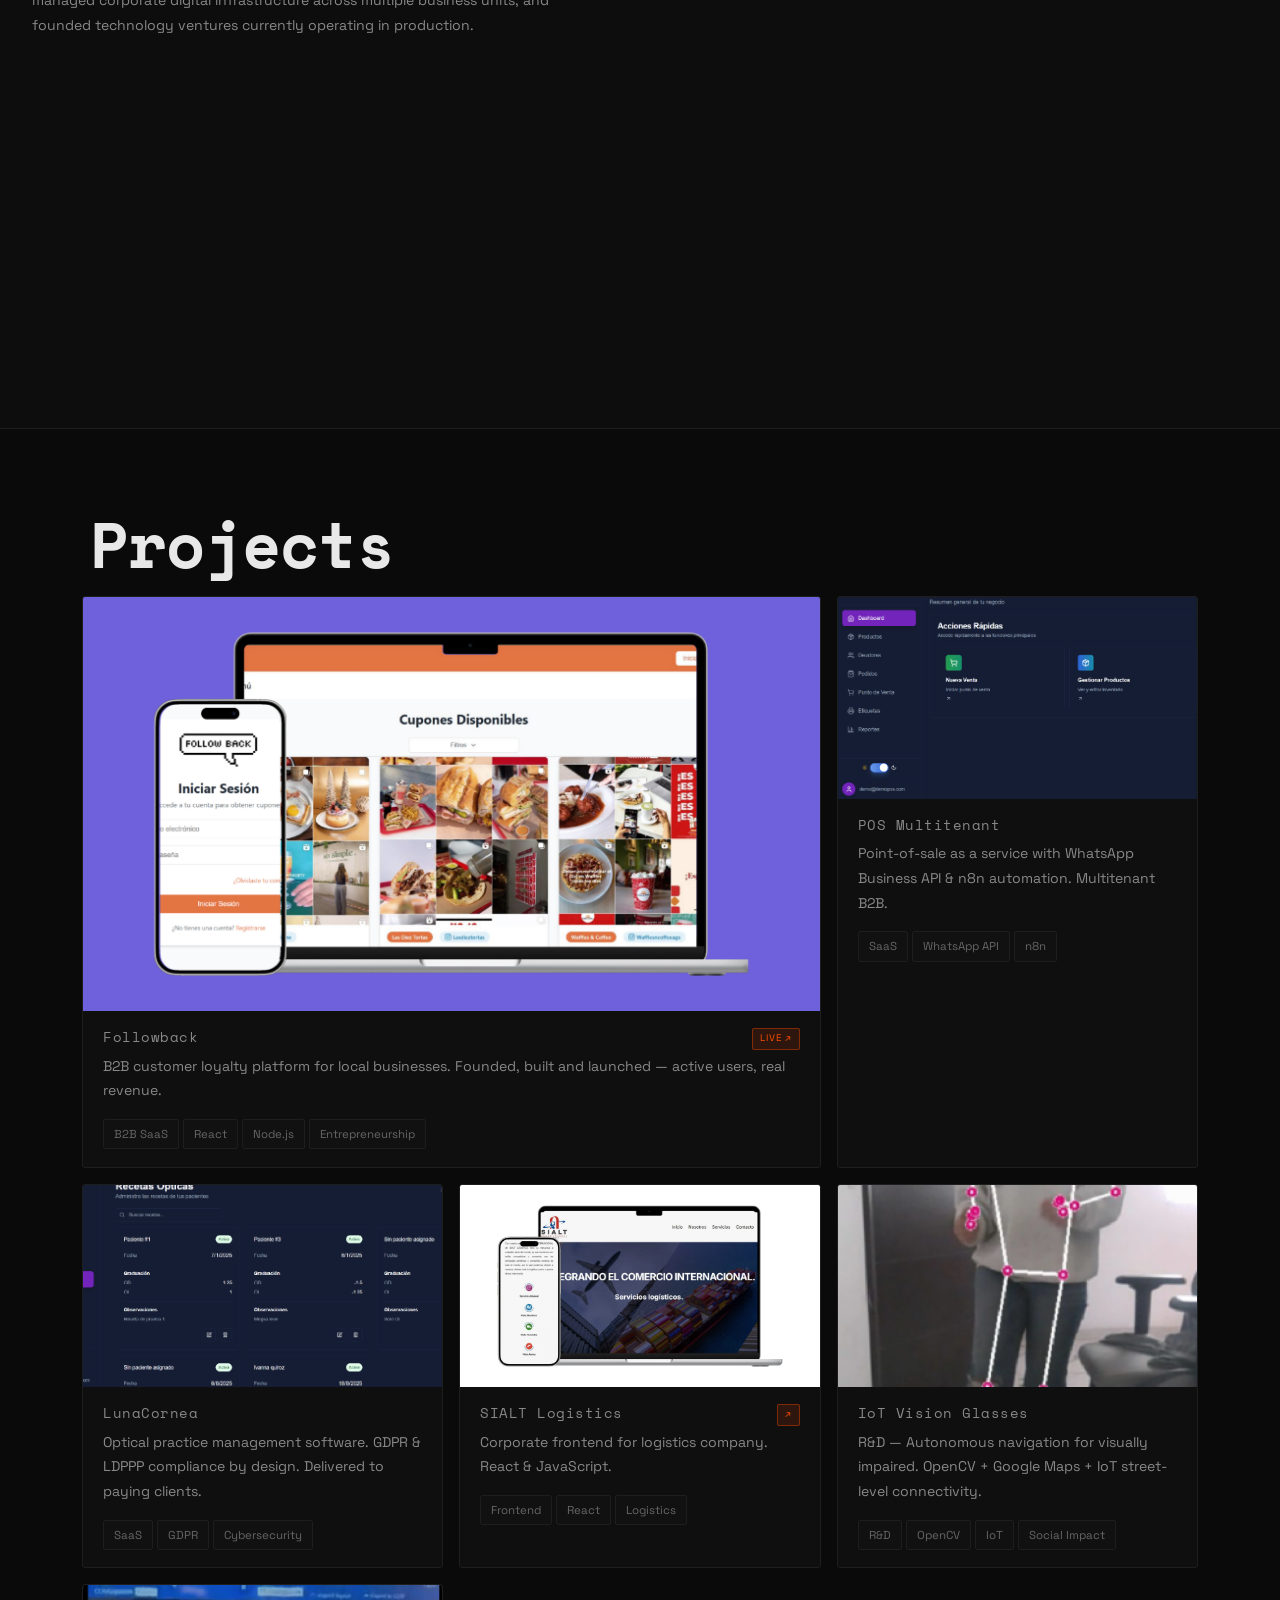
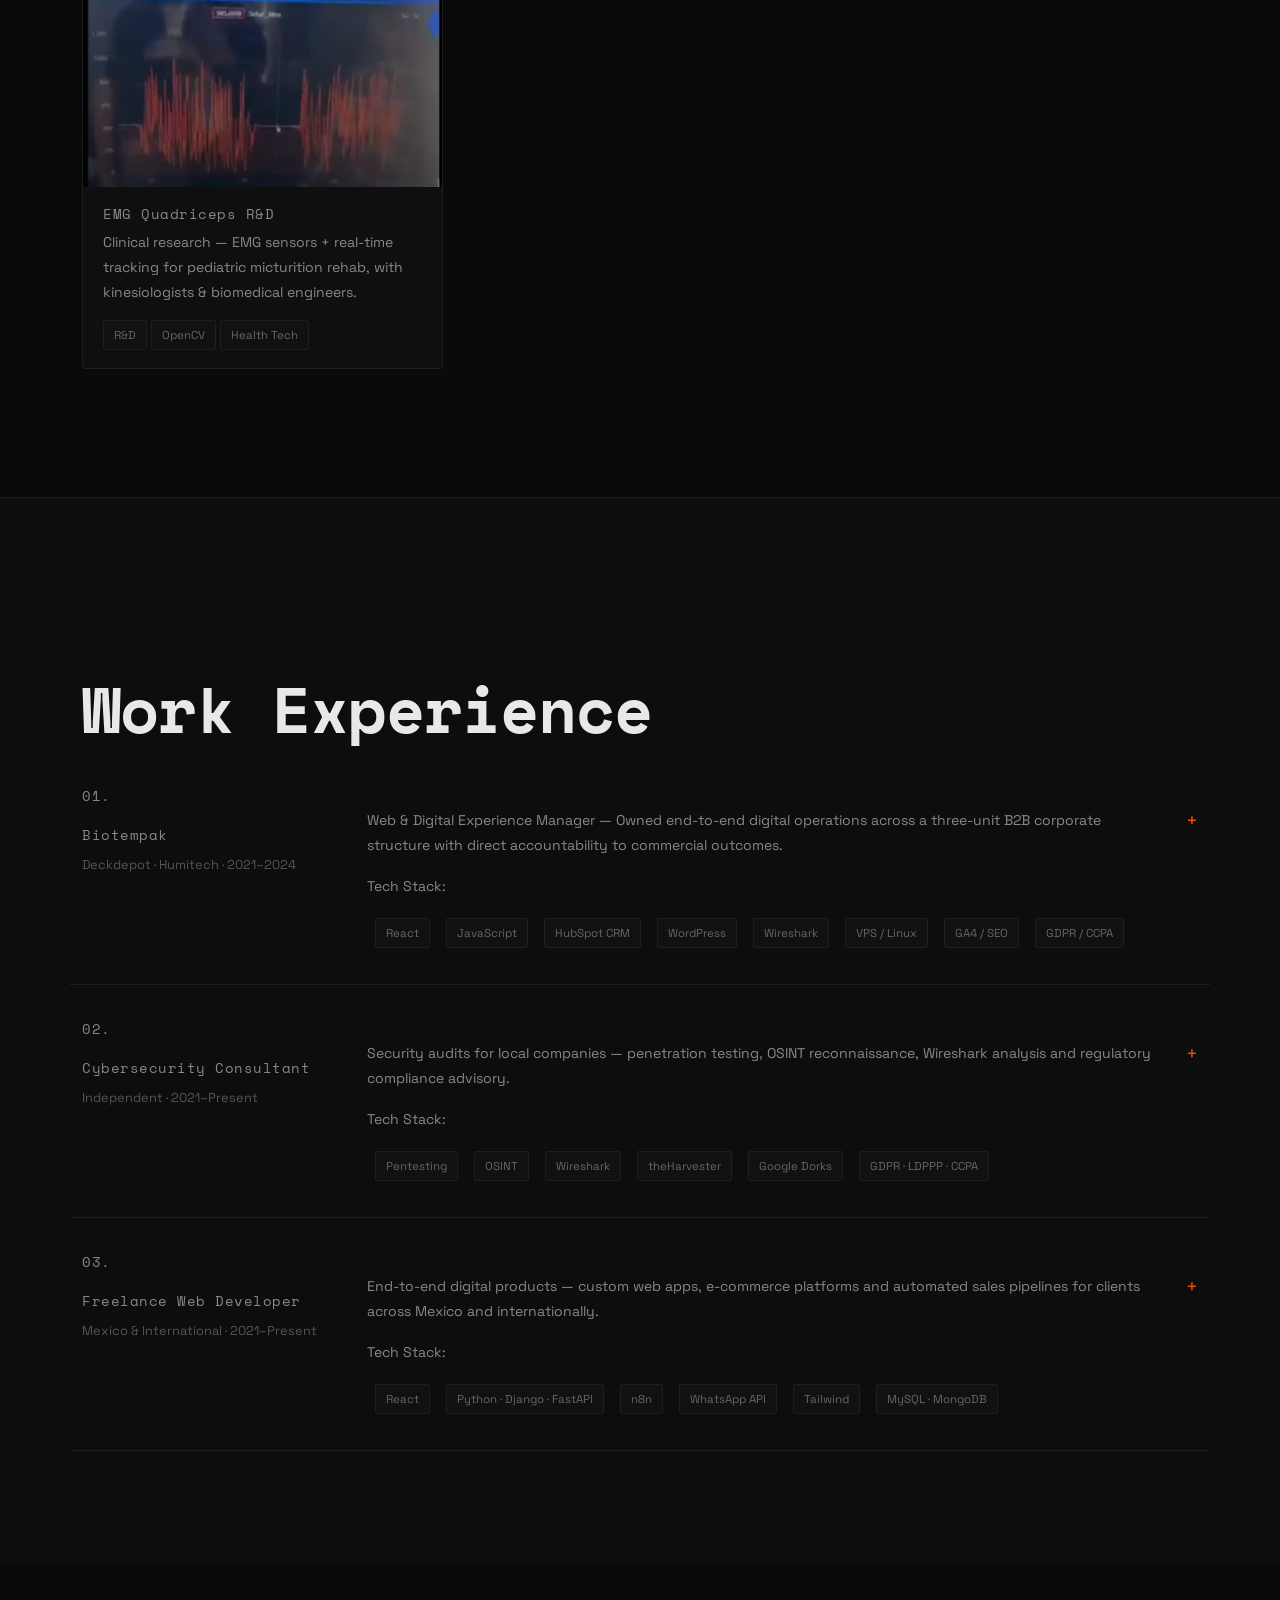
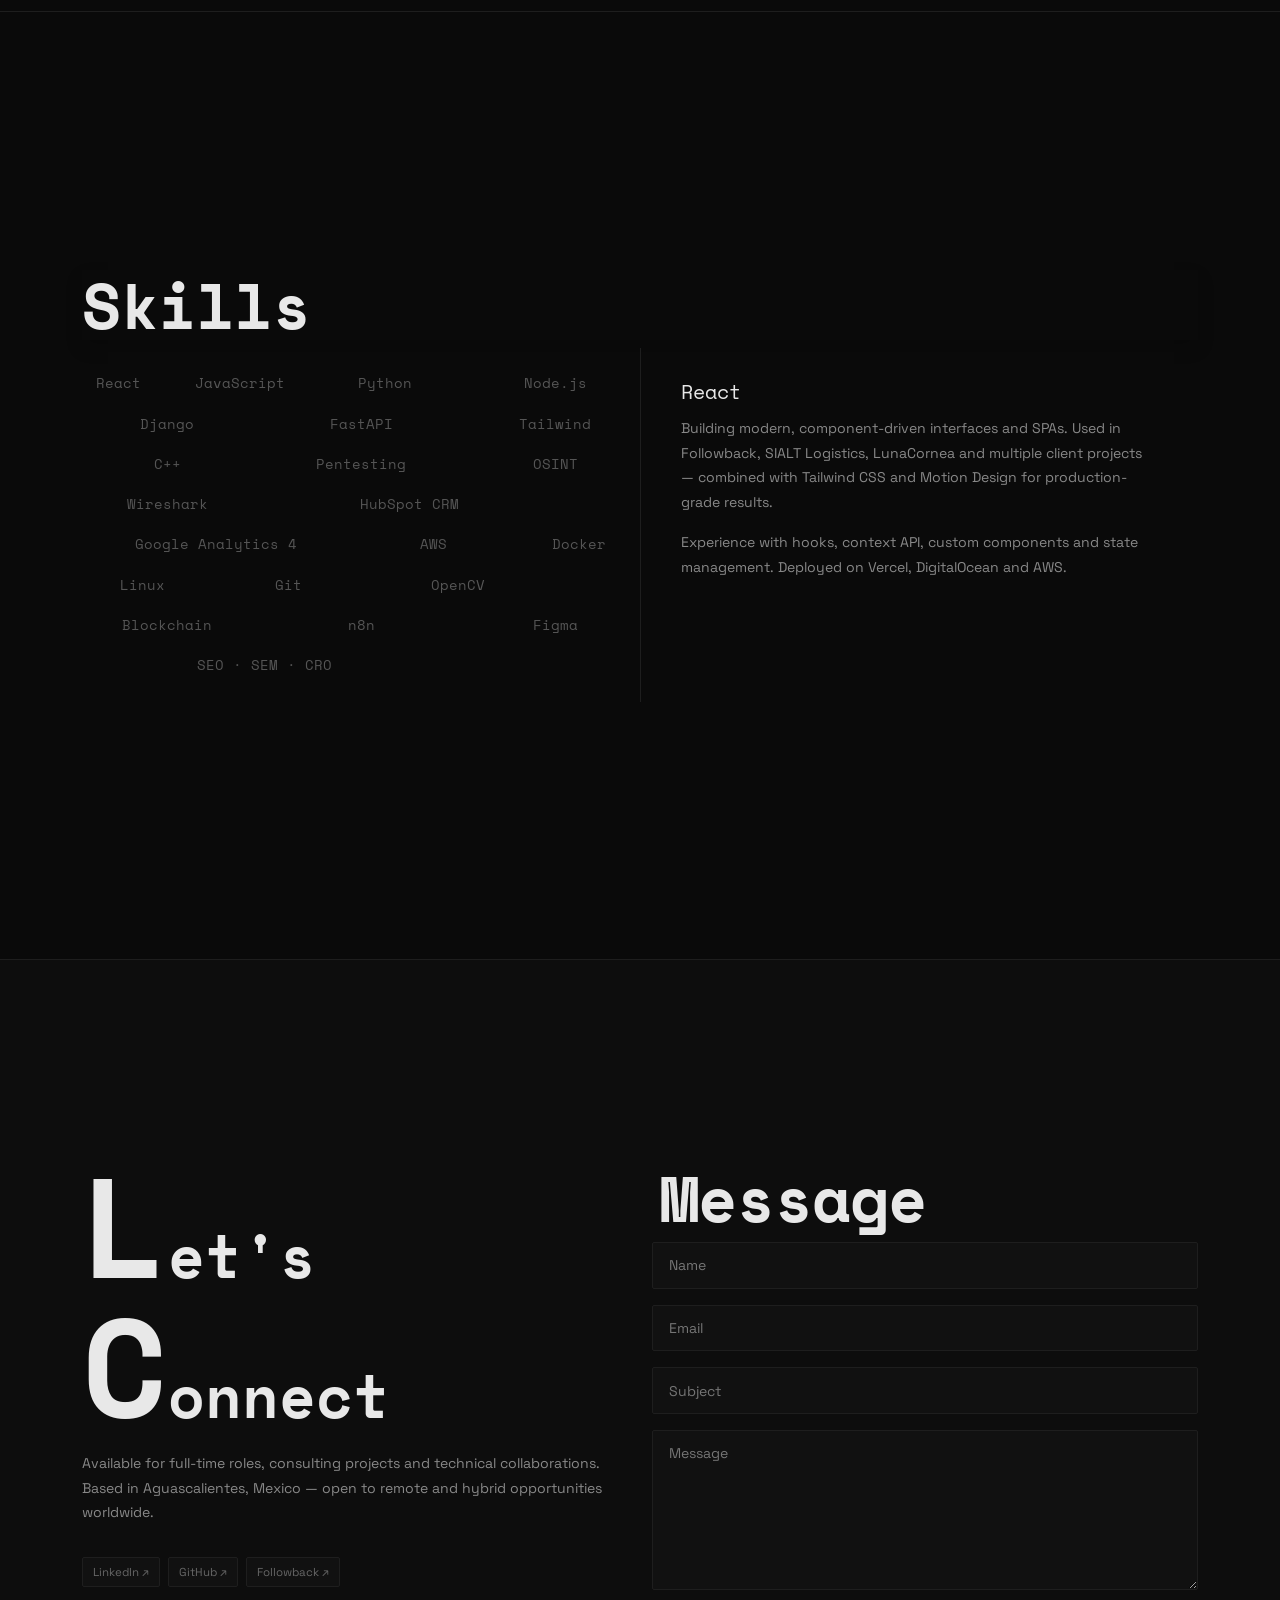
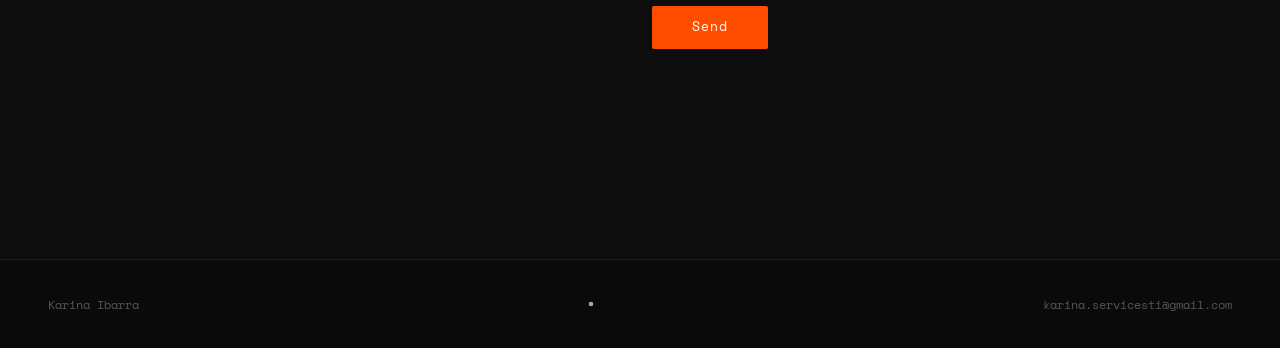
==== commit 6d662f0b: "images update" ====
--- a/index.html
+++ b/index.html
@@ -97,17 +97,13 @@
 <section class="summary-details flex-col-wise w-100 full-vh">
   <section class="container full-vh row">
     <div class="displaycontentdiv col-lg-6 col-12 d-flex flex-column justify-content-center">
-      <h1 id="tiitleWord" class="titleFont">Karina Patricia<br>Ibarra Morales</h1>
+      <h1 id="tiitleWord" class="titleFont">Karina <br>Ibarra </h1>
       <p id="subtitleWord" class="subtitleFont">Digital Solutions Lead · Aguascalientes, MX</p>
       <div class="normalFont mt-2">
         <div id="paragraphLines" class="normalFont text-justify">
-          Digital leader with 5+ years of experience at the intersection of web engineering, cybersecurity, and B2B marketing strategy. Directed cross-functional teams, managed corporate digital infrastructure across multiple business units, and founded technology ventures currently operating in production. International academic experience at Tampere University, Finland. Recognized at national and international level.
+          Digital leader with 3+ years of experience at the intersection of web engineering, cybersecurity, and B2B marketing strategy. Directed cross-functional teams, managed corporate digital infrastructure across multiple business units, and founded technology ventures currently operating in production.
         </div>
         <div class="mt-3 d-flex flex-wrap gap-2">
-          <span class="bubbleData normalFont">🏆 1st Place — Blockchain Hackathon MX</span>
-          <span class="bubbleData normalFont">🥇 Emprende MAEN Award</span>
-          <span class="bubbleData normalFont">🌍 Tampere University, Finland</span>
-          <span class="bubbleData normalFont">🤝 HUB Divergente Ambassador</span>
         </div>
       </div>
     </div>
@@ -155,7 +151,7 @@
 
       <div class="projectItem col-lg-8 col-12">
         <div class="card projectCard" onclick="window.open('https://followback.com.mx','_blank')">
-          <div class="proj-img"><img src="images/followback.png" alt="Followback"></div>
+          <div class="proj-img"><img src="images/followback.jpg" alt="Followback"></div>
           <div class="proj-body">
             <div class="d-flex justify-content-between align-items-start mb-1">
               <h3 class="subtitleFont mb-0">Followback</h3>
@@ -197,7 +193,7 @@
 
       <div class="projectItem col-lg-4 col-6">
         <div class="card projectCard" onclick="window.open('https://sialtlogistics.com','_blank')">
-          <div class="proj-img proj-img-placeholder">sialtlogistics.com ↗</div>
+          <div class="proj-img proj-img-placeholder"><img src="images/Sialt.jpg" alt="sialt"></div>
           <div class="proj-body">
             <div class="d-flex justify-content-between align-items-start mb-1">
               <h3 class="subtitleFont mb-0">SIALT Logistics</h3>
@@ -412,7 +408,7 @@
 </section>
 
 <footer class="flex-row-wise">
-  <a href="#">Karina Ibarra Morales</a>
+  <a href="#">Karina Ibarra </a>
   <span>
     <svg xmlns="http://www.w3.org/2000/svg" width="48" height="48" fill="#a8a8a8" viewBox="0 0 256 256">
       <path d="M140,128a12,12,0,1,1-12-12A12,12,0,0,1,140,128Z"/>
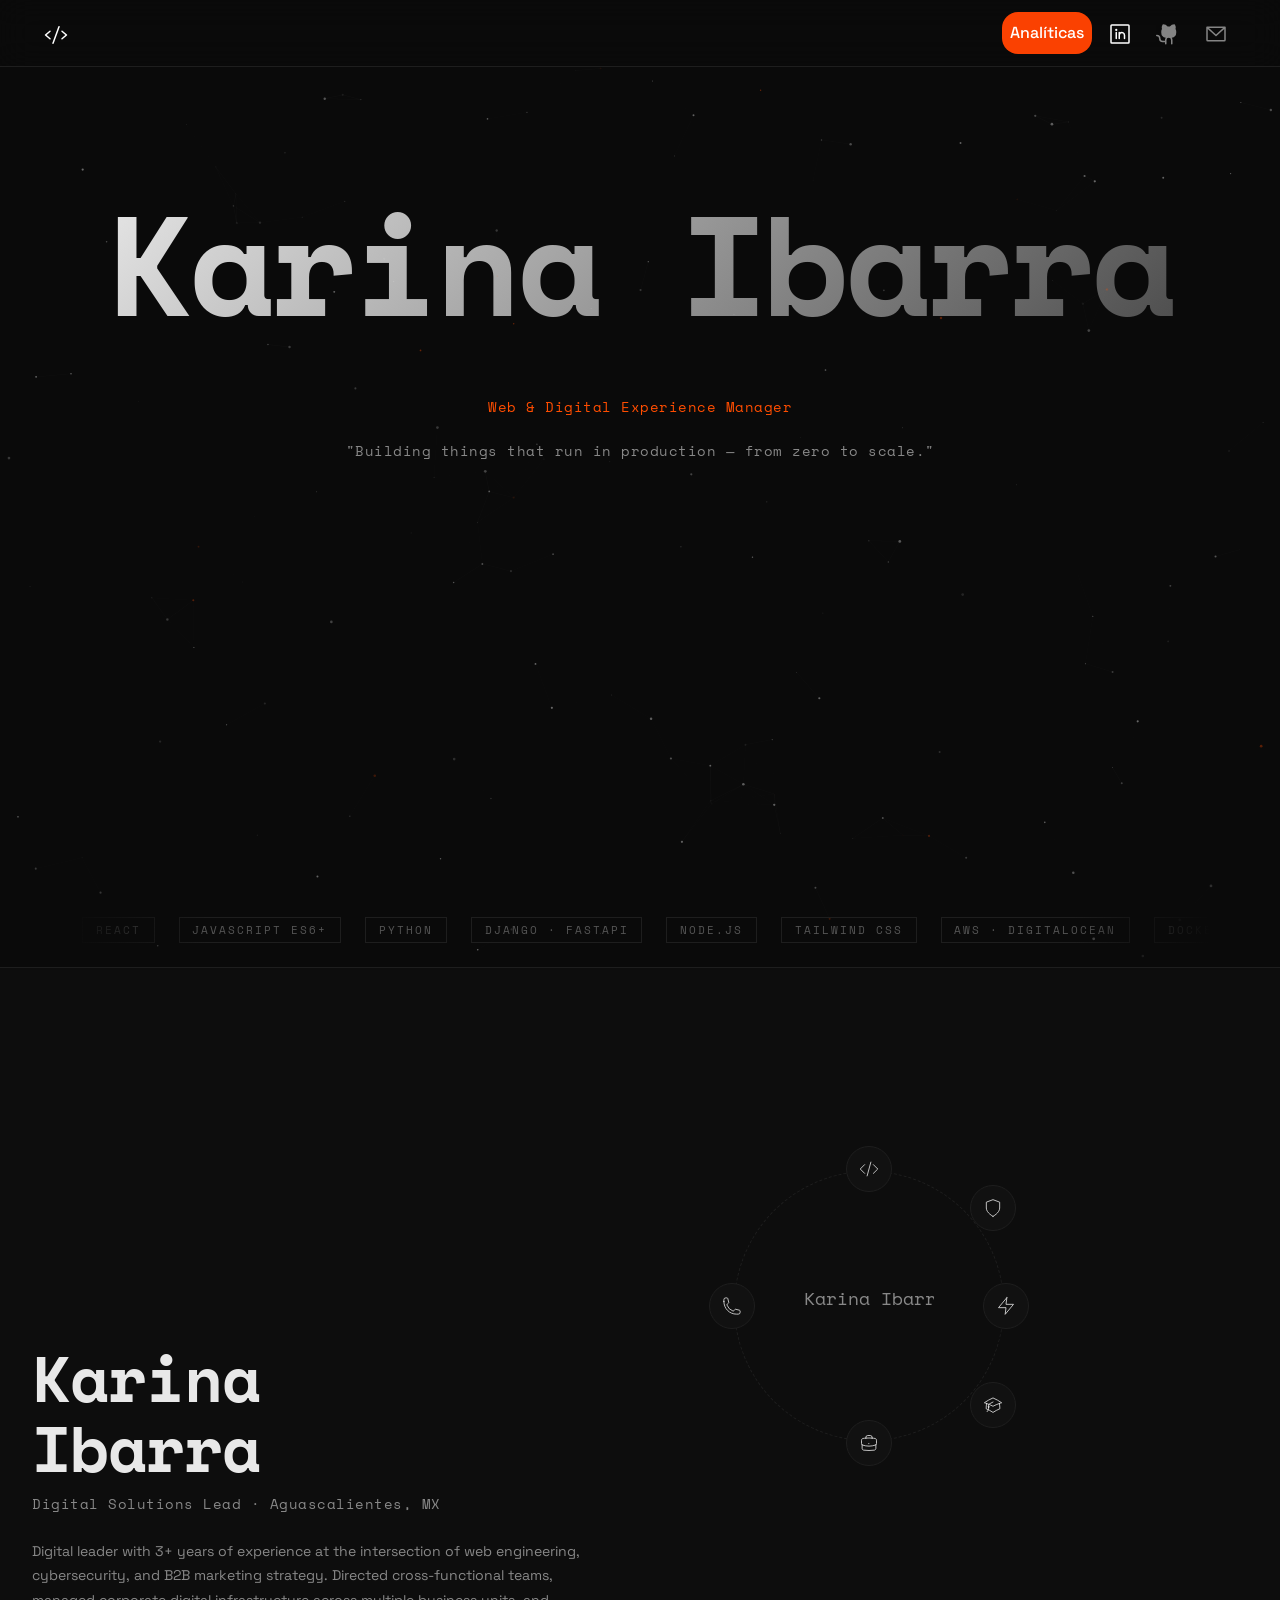
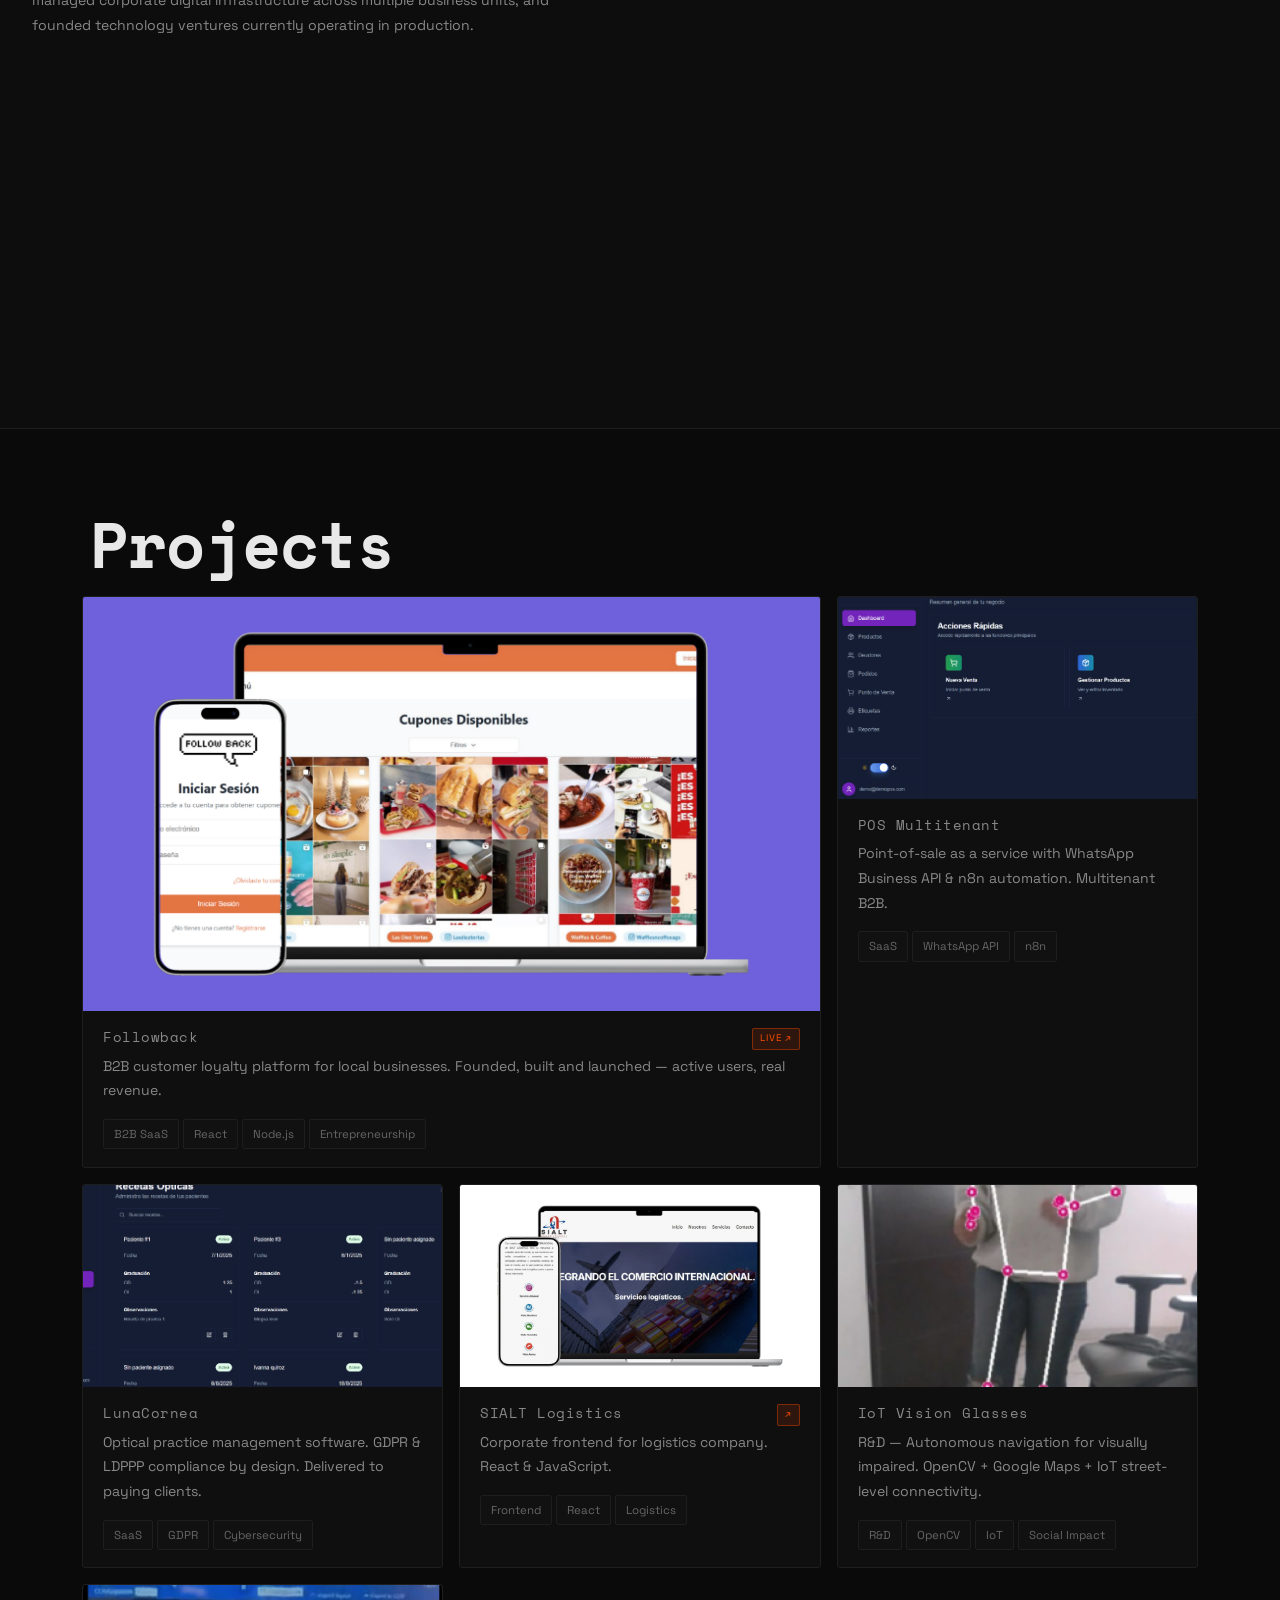
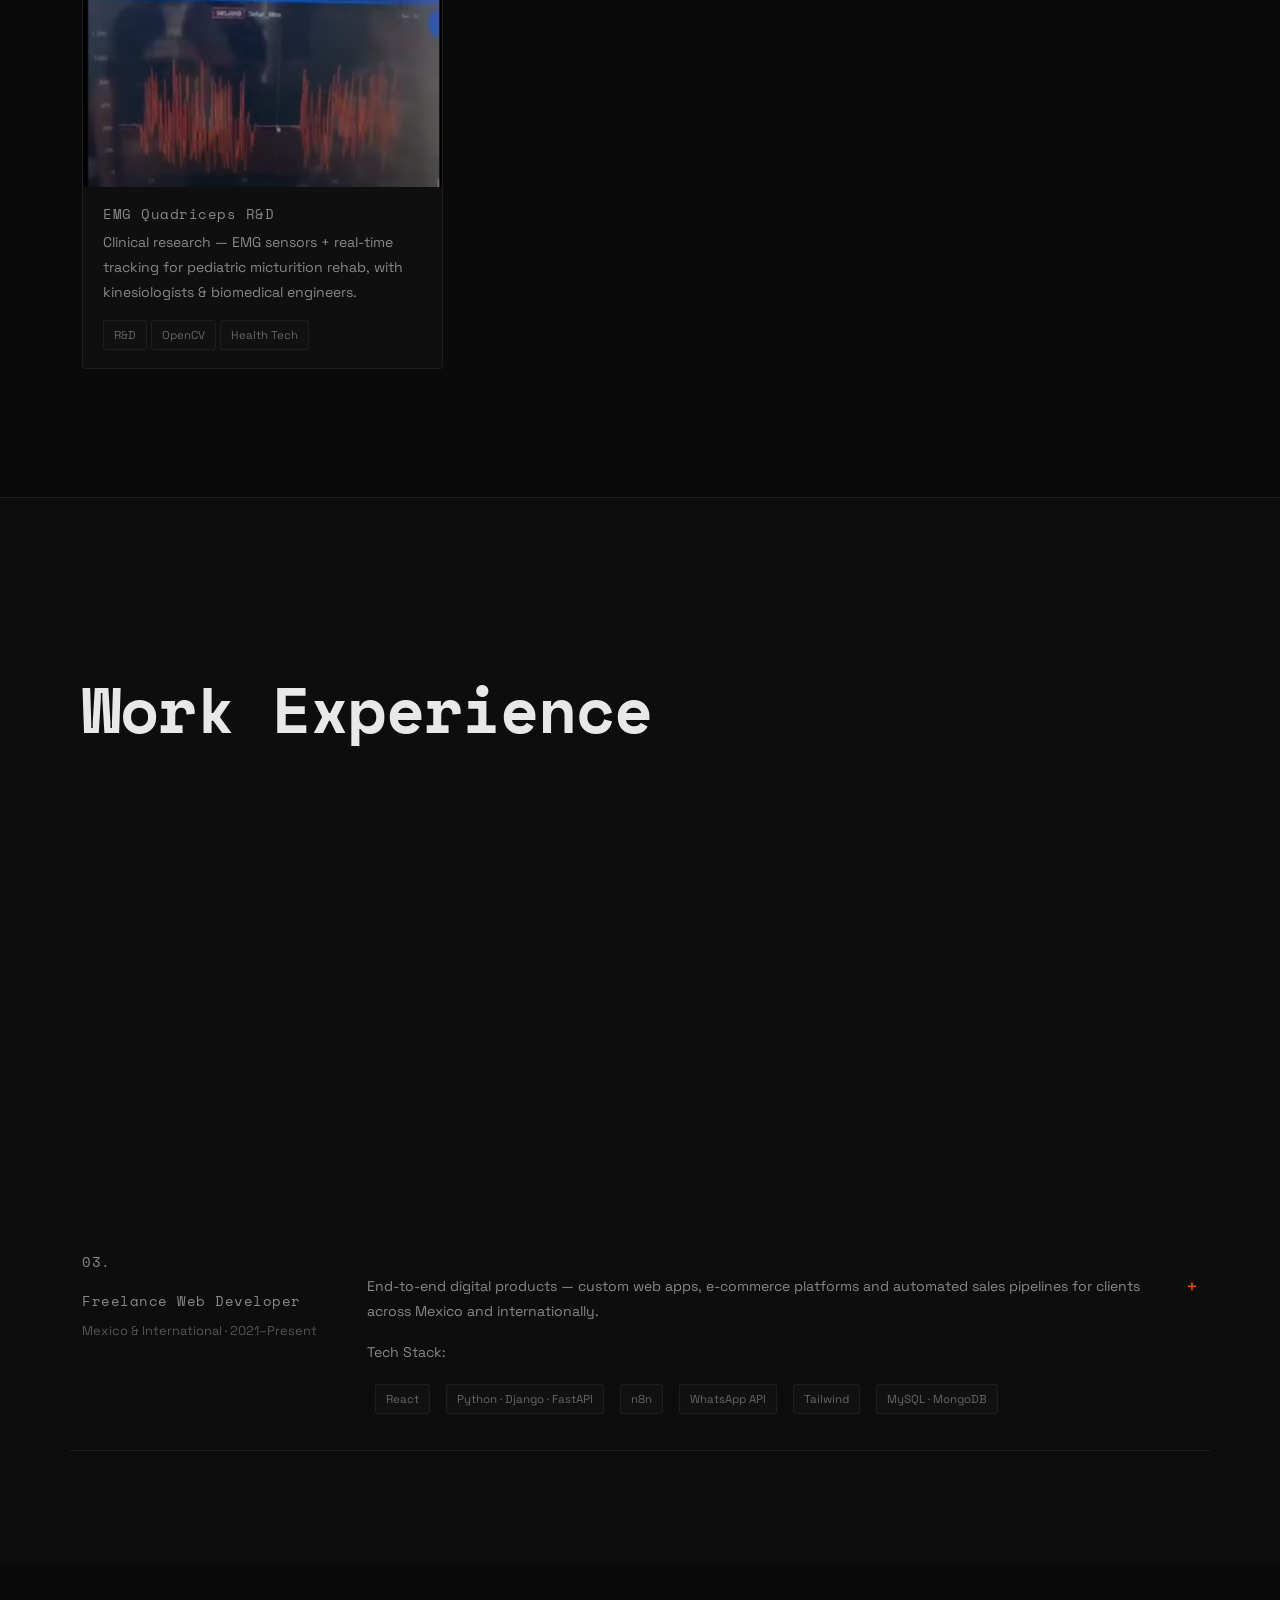
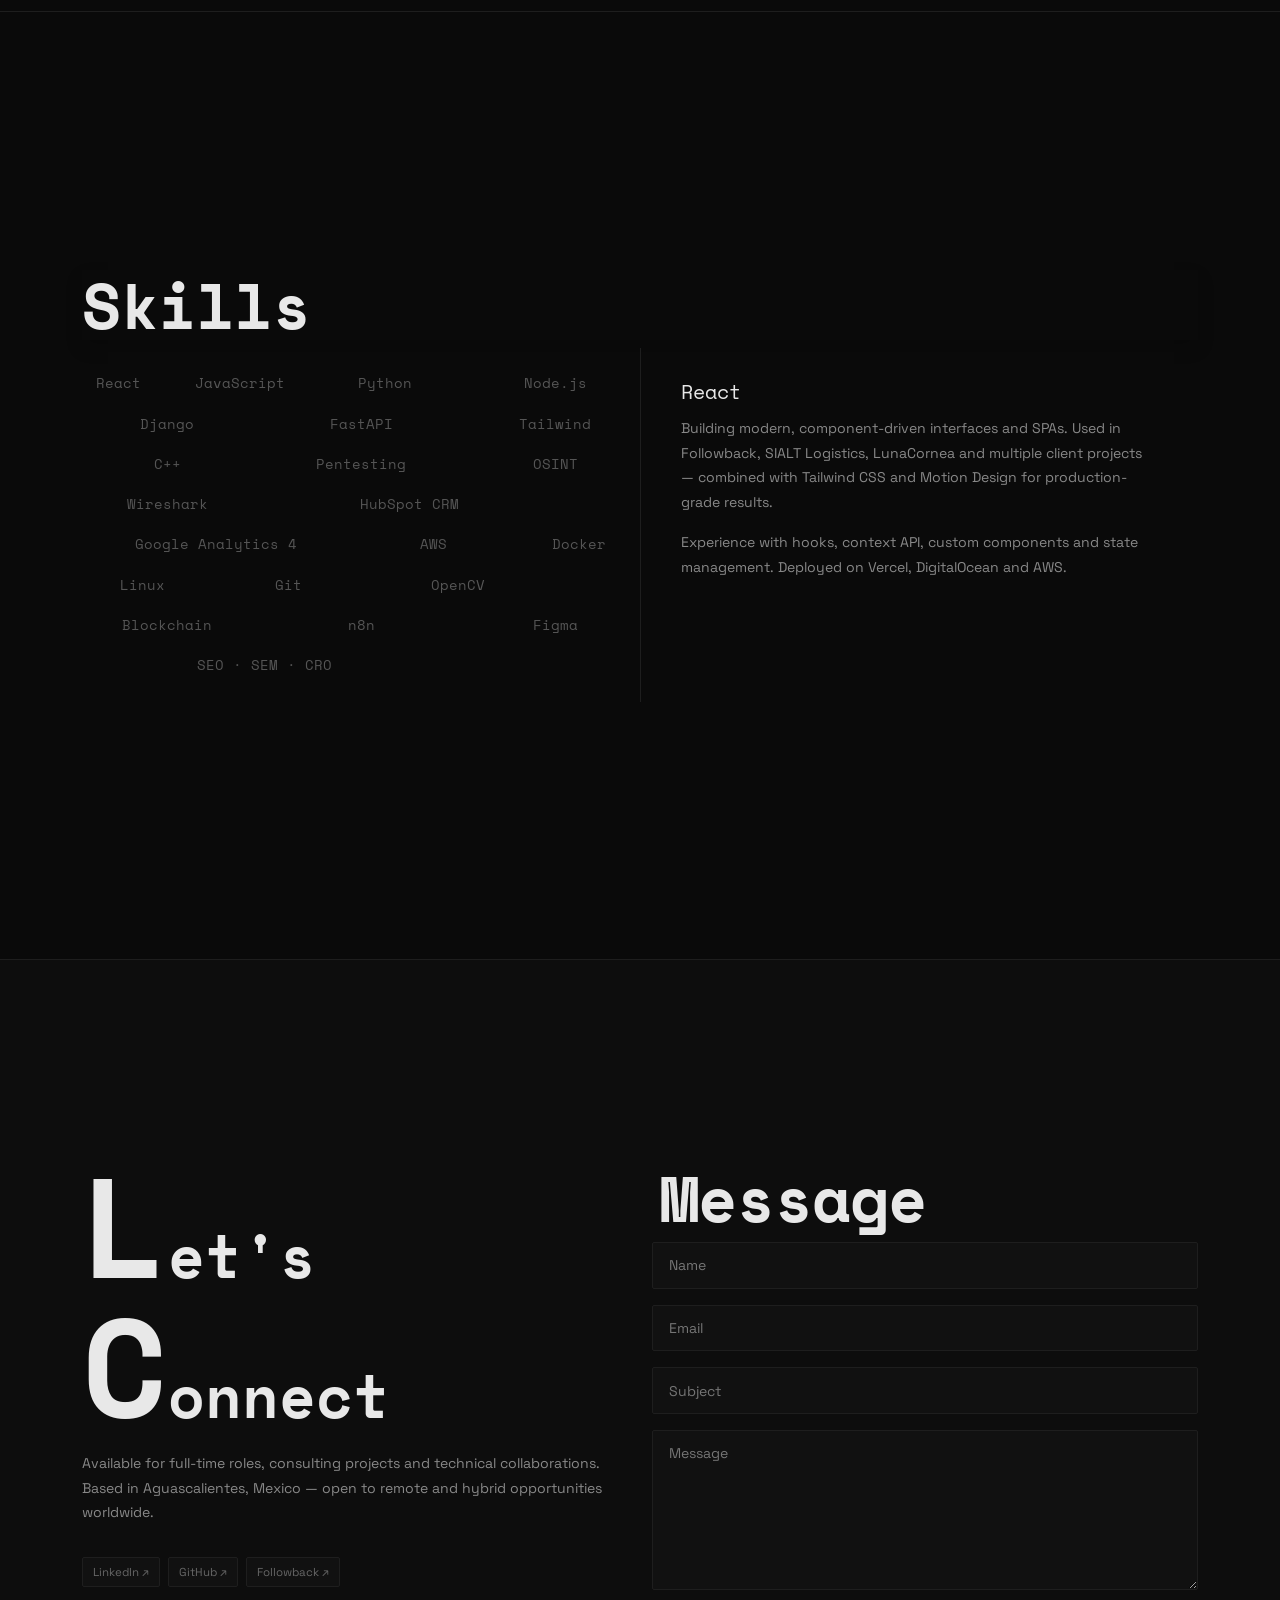
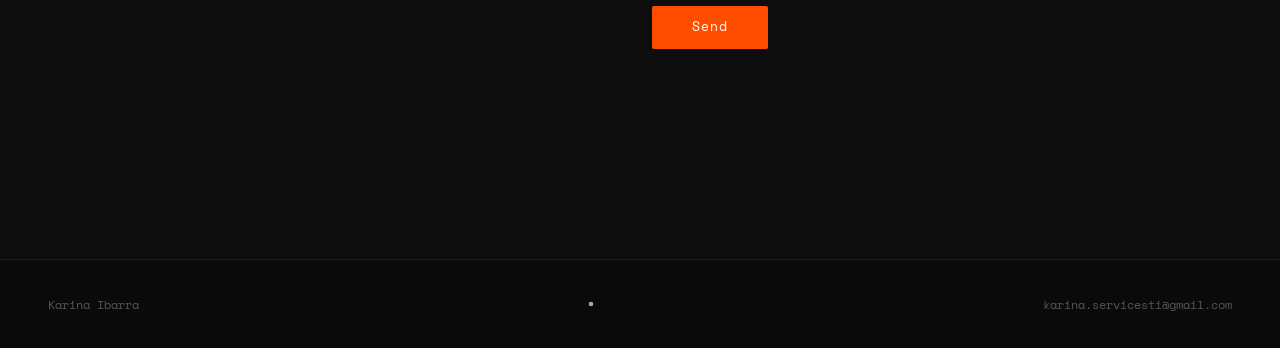
==== commit 4e7dfd58: "feature:dashboard adn" ====
--- a/index.html
+++ b/index.html
@@ -20,6 +20,11 @@
         </svg>
       </a>
       <ul class="navbar-nav d-flex flex-row justify-content-center mb-lg-0">
+        <li class="nav-item ml-1">
+          <a class="nav-link active me-2" href="kimo_dashboard.html" style="background: #FA4101; color: #fff; border-radius: 16px; padding: 6px 16px; font-weight: 500;">
+            Analíticas
+          </a>
+        </li>
         <li class="nav-item ml-1">
           <a class="nav-link active me-2" href="https://linkedin.com/in/karina-ibarra-m" target="_blank" aria-label="LinkedIn">
             <svg xmlns="http://www.w3.org/2000/svg" width="24" height="24" fill="#FFFFFF" viewBox="0 0 256 256">
